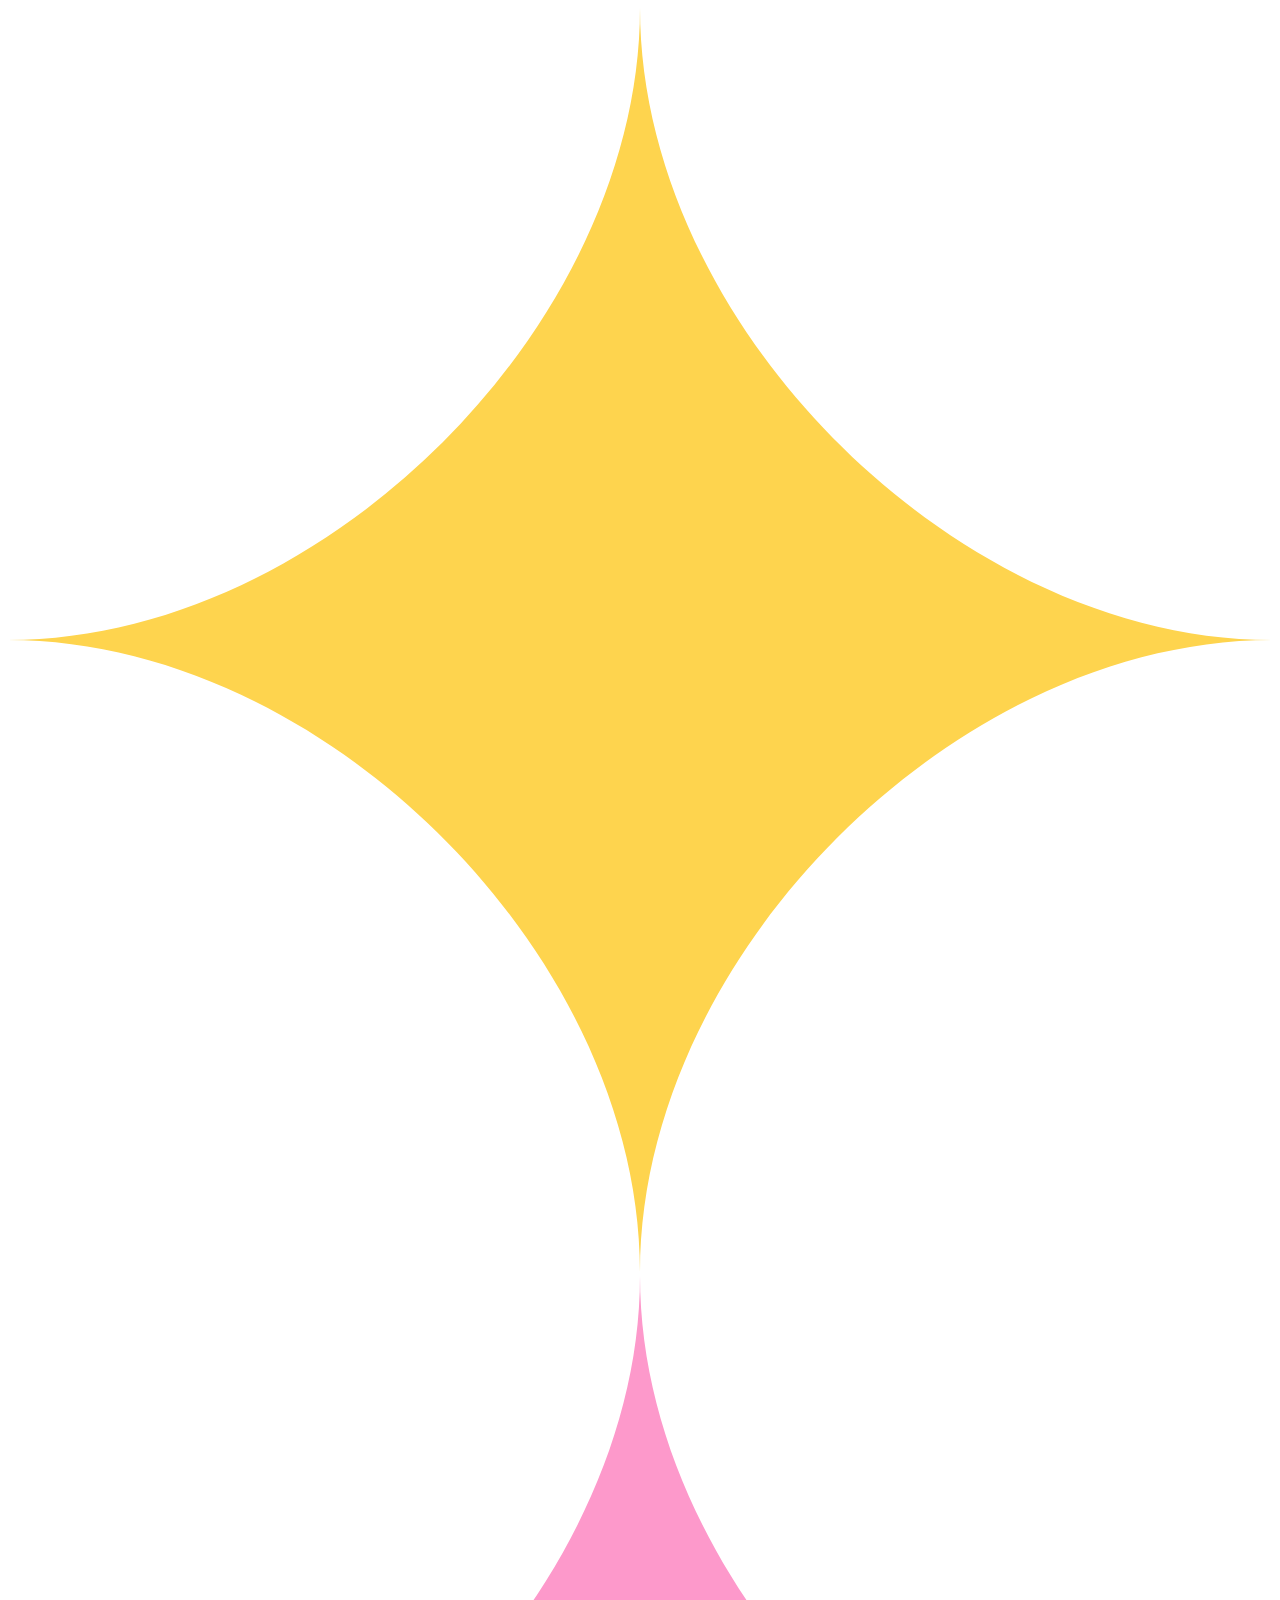
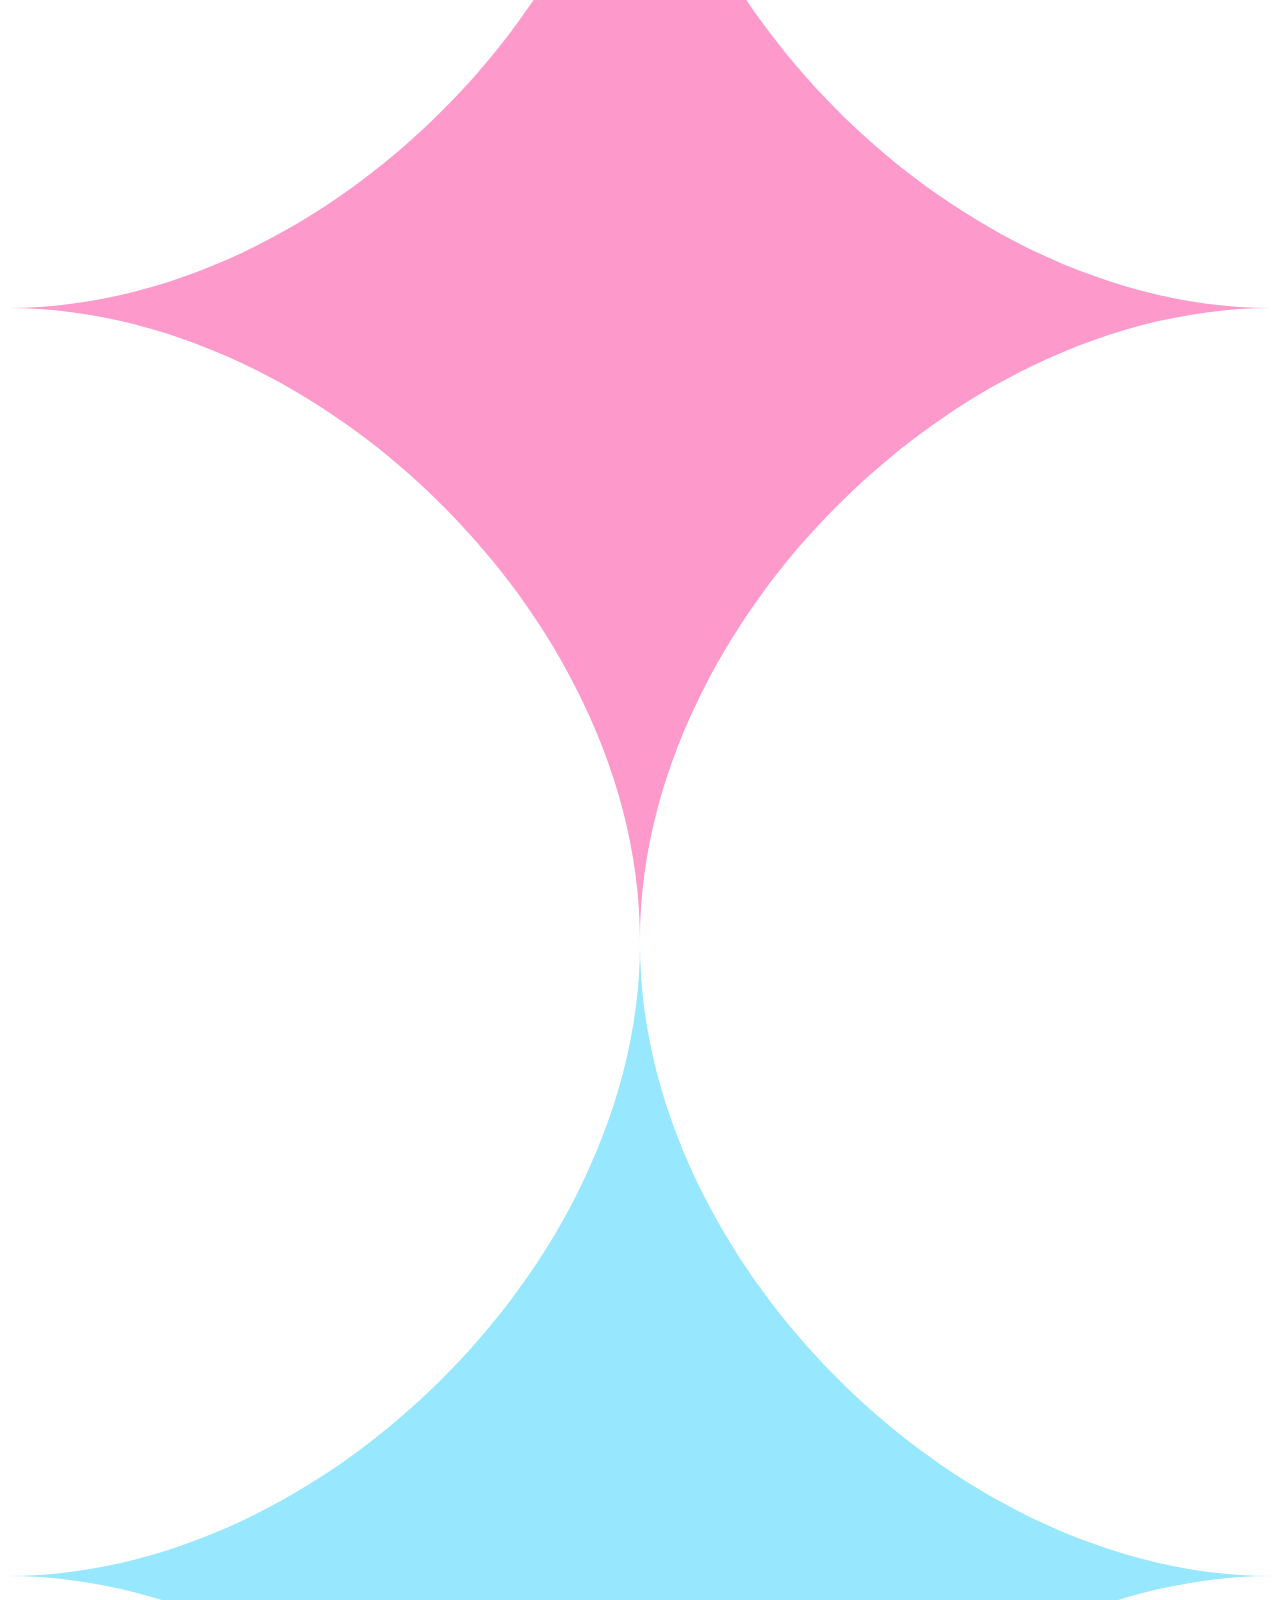
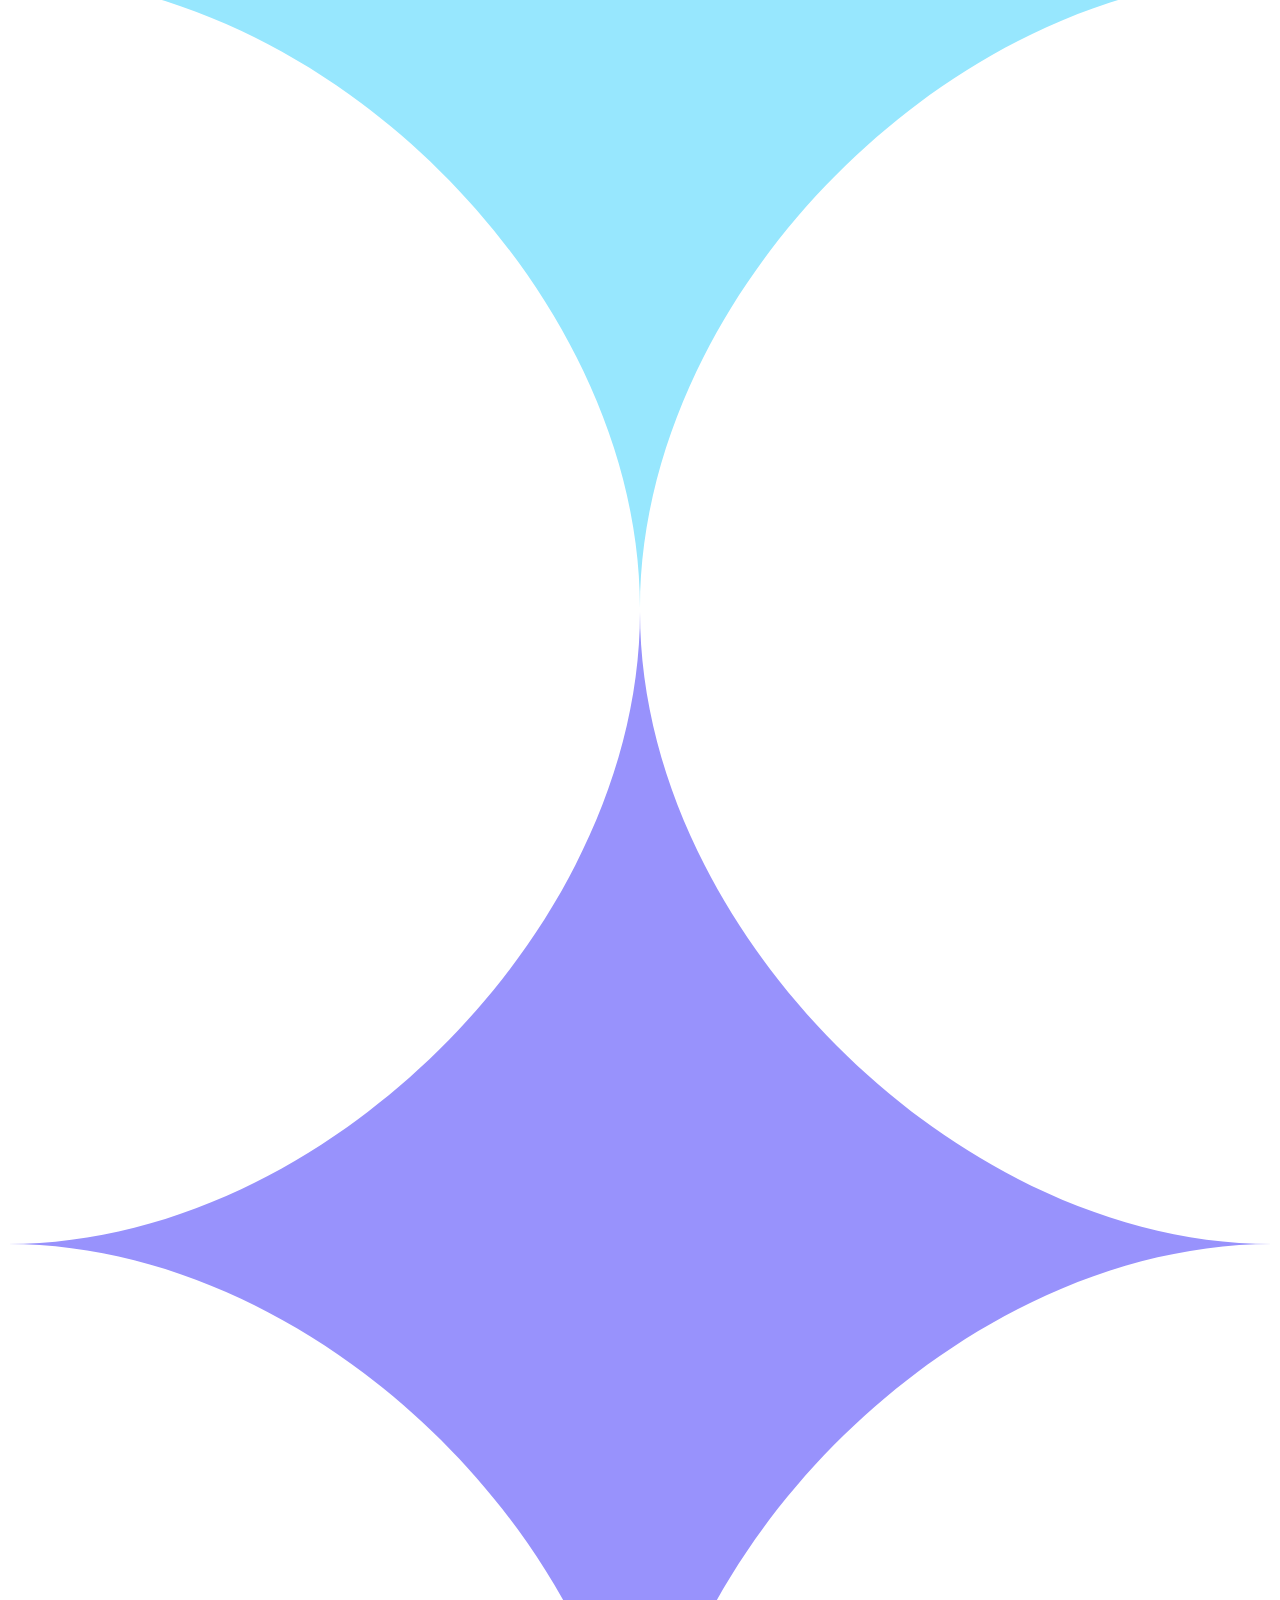
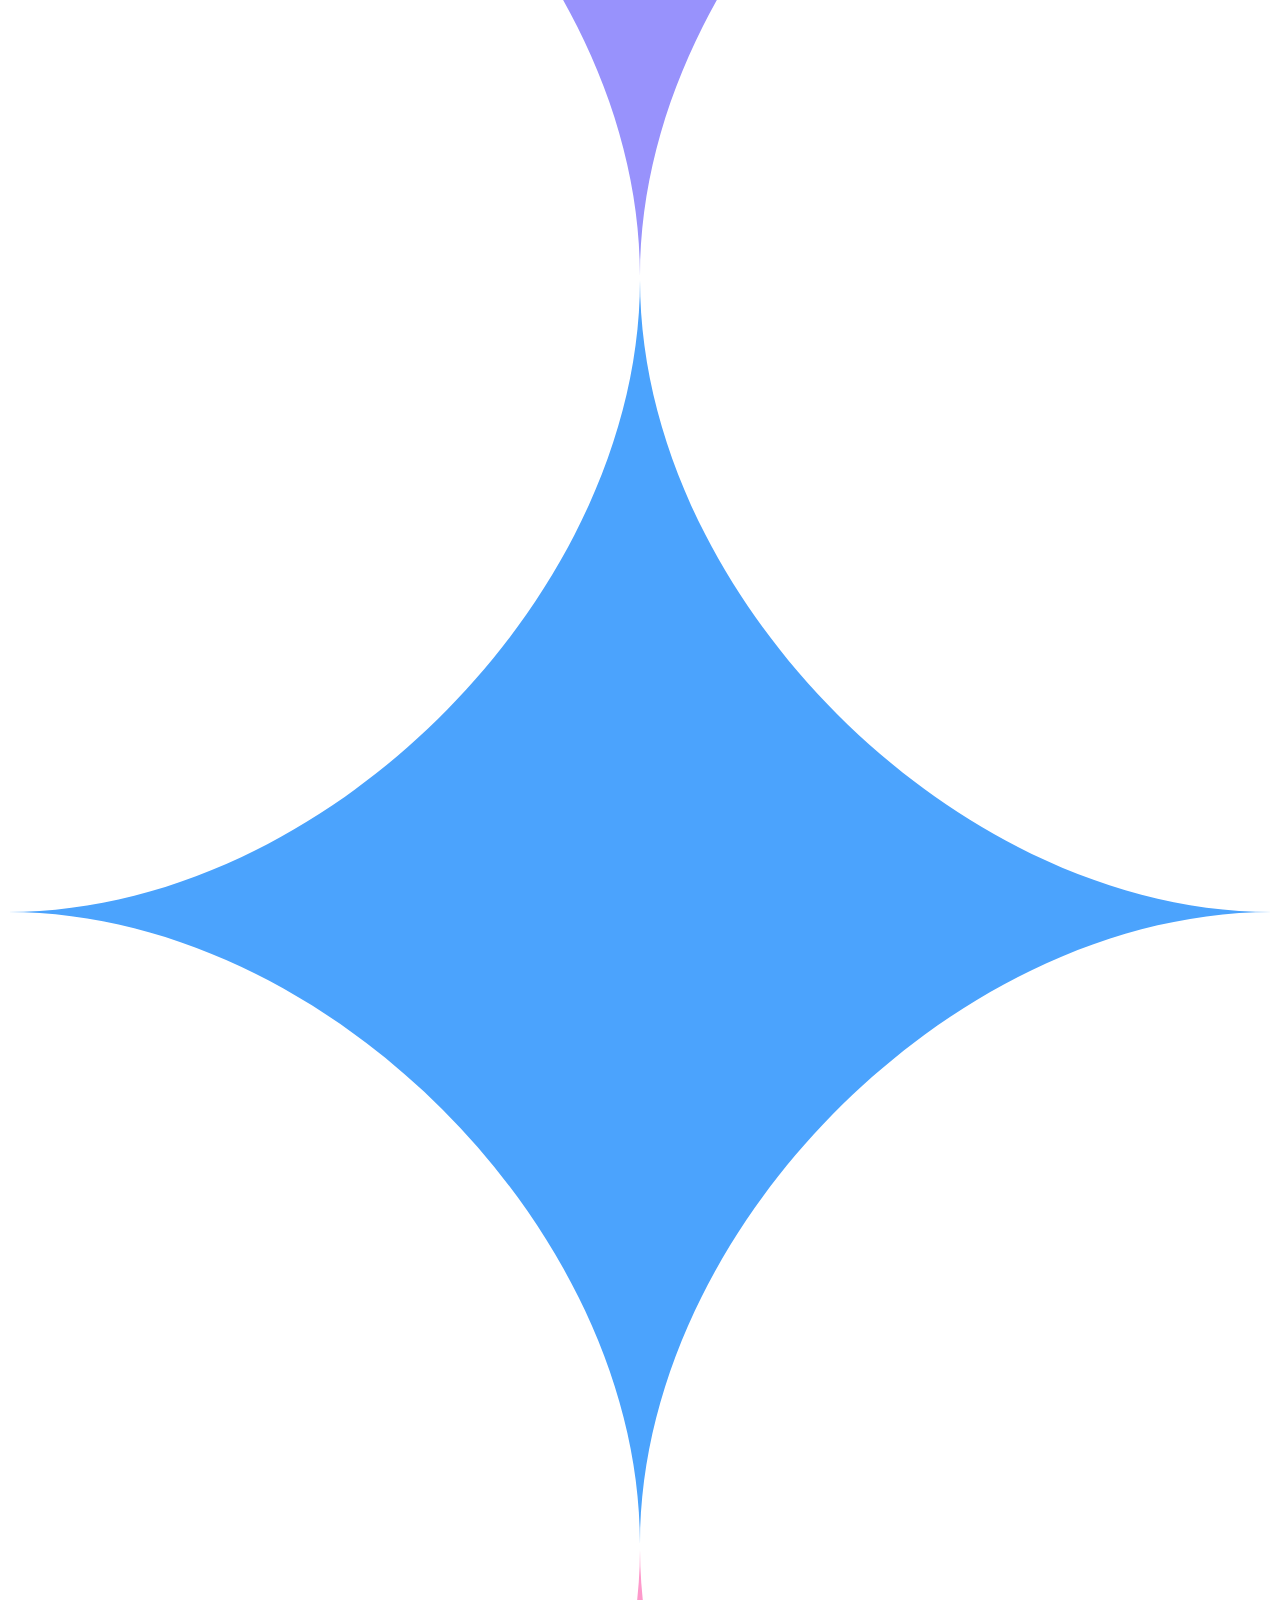
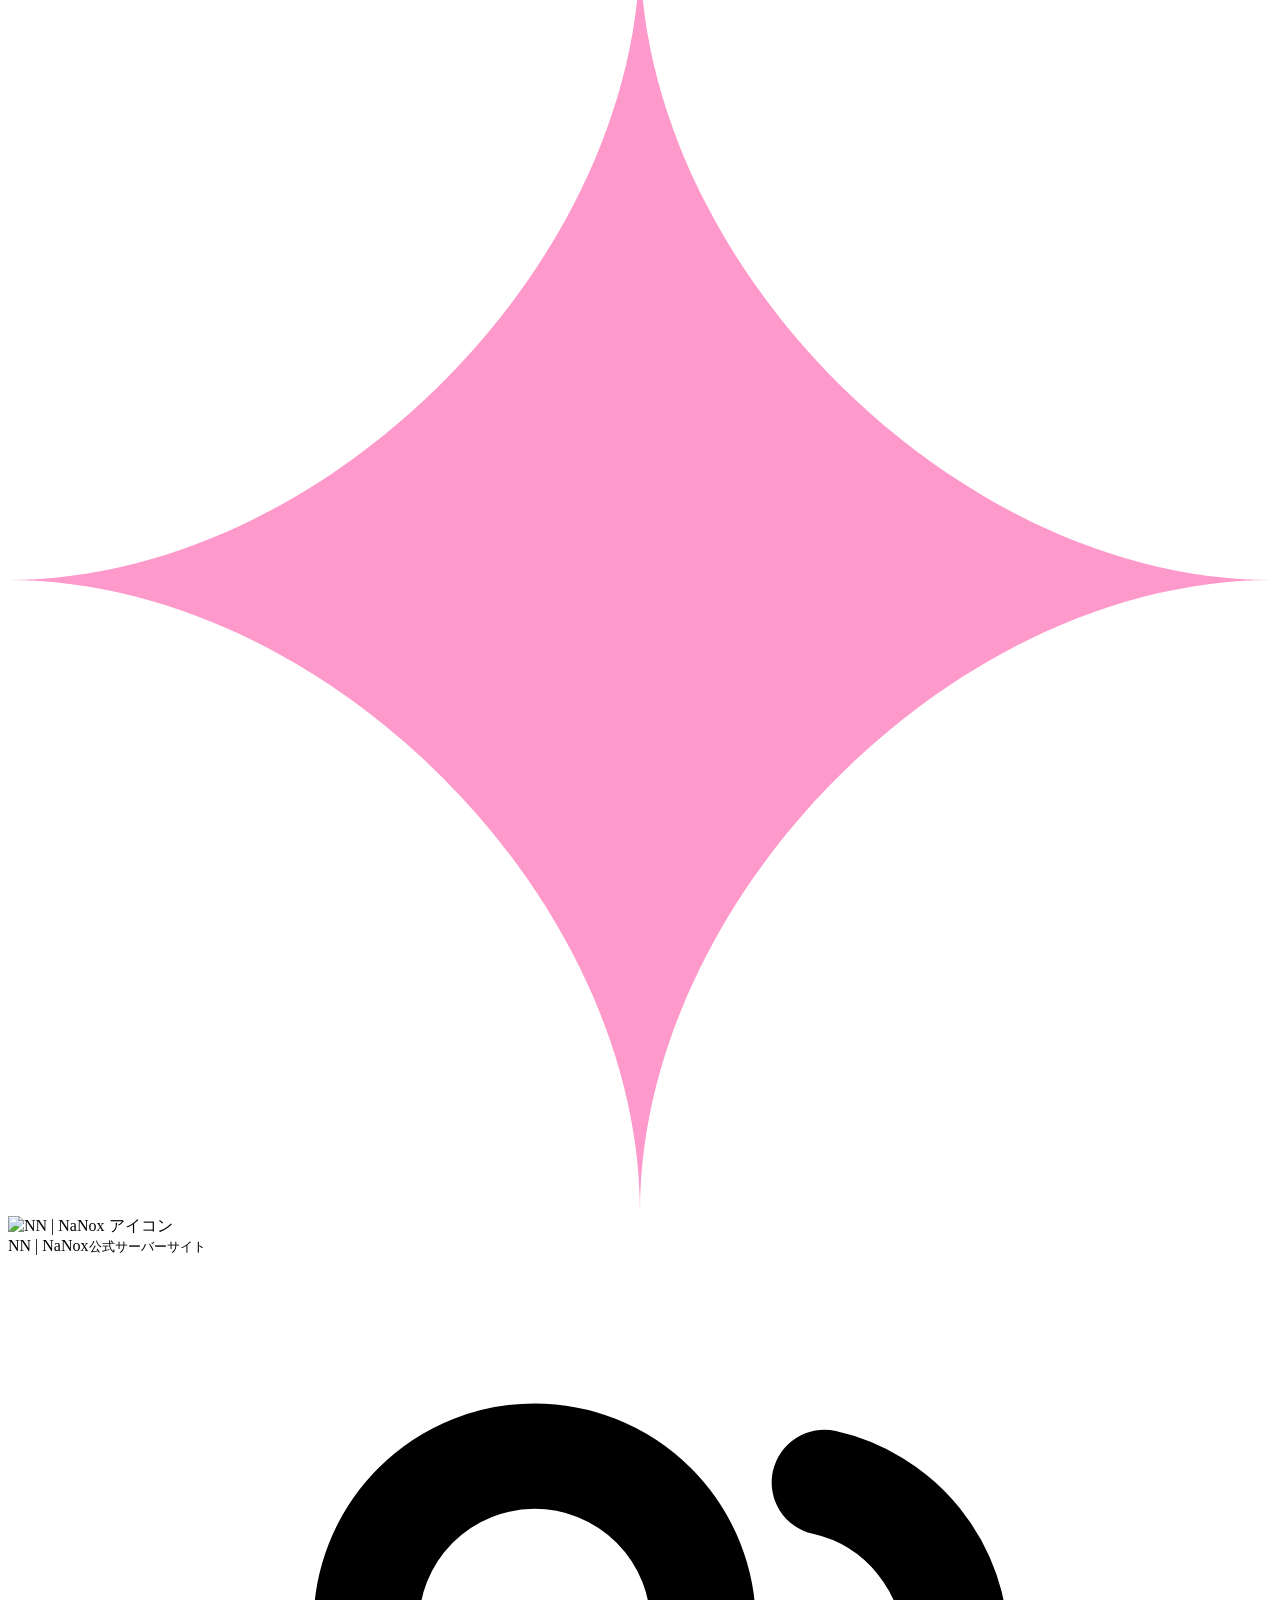
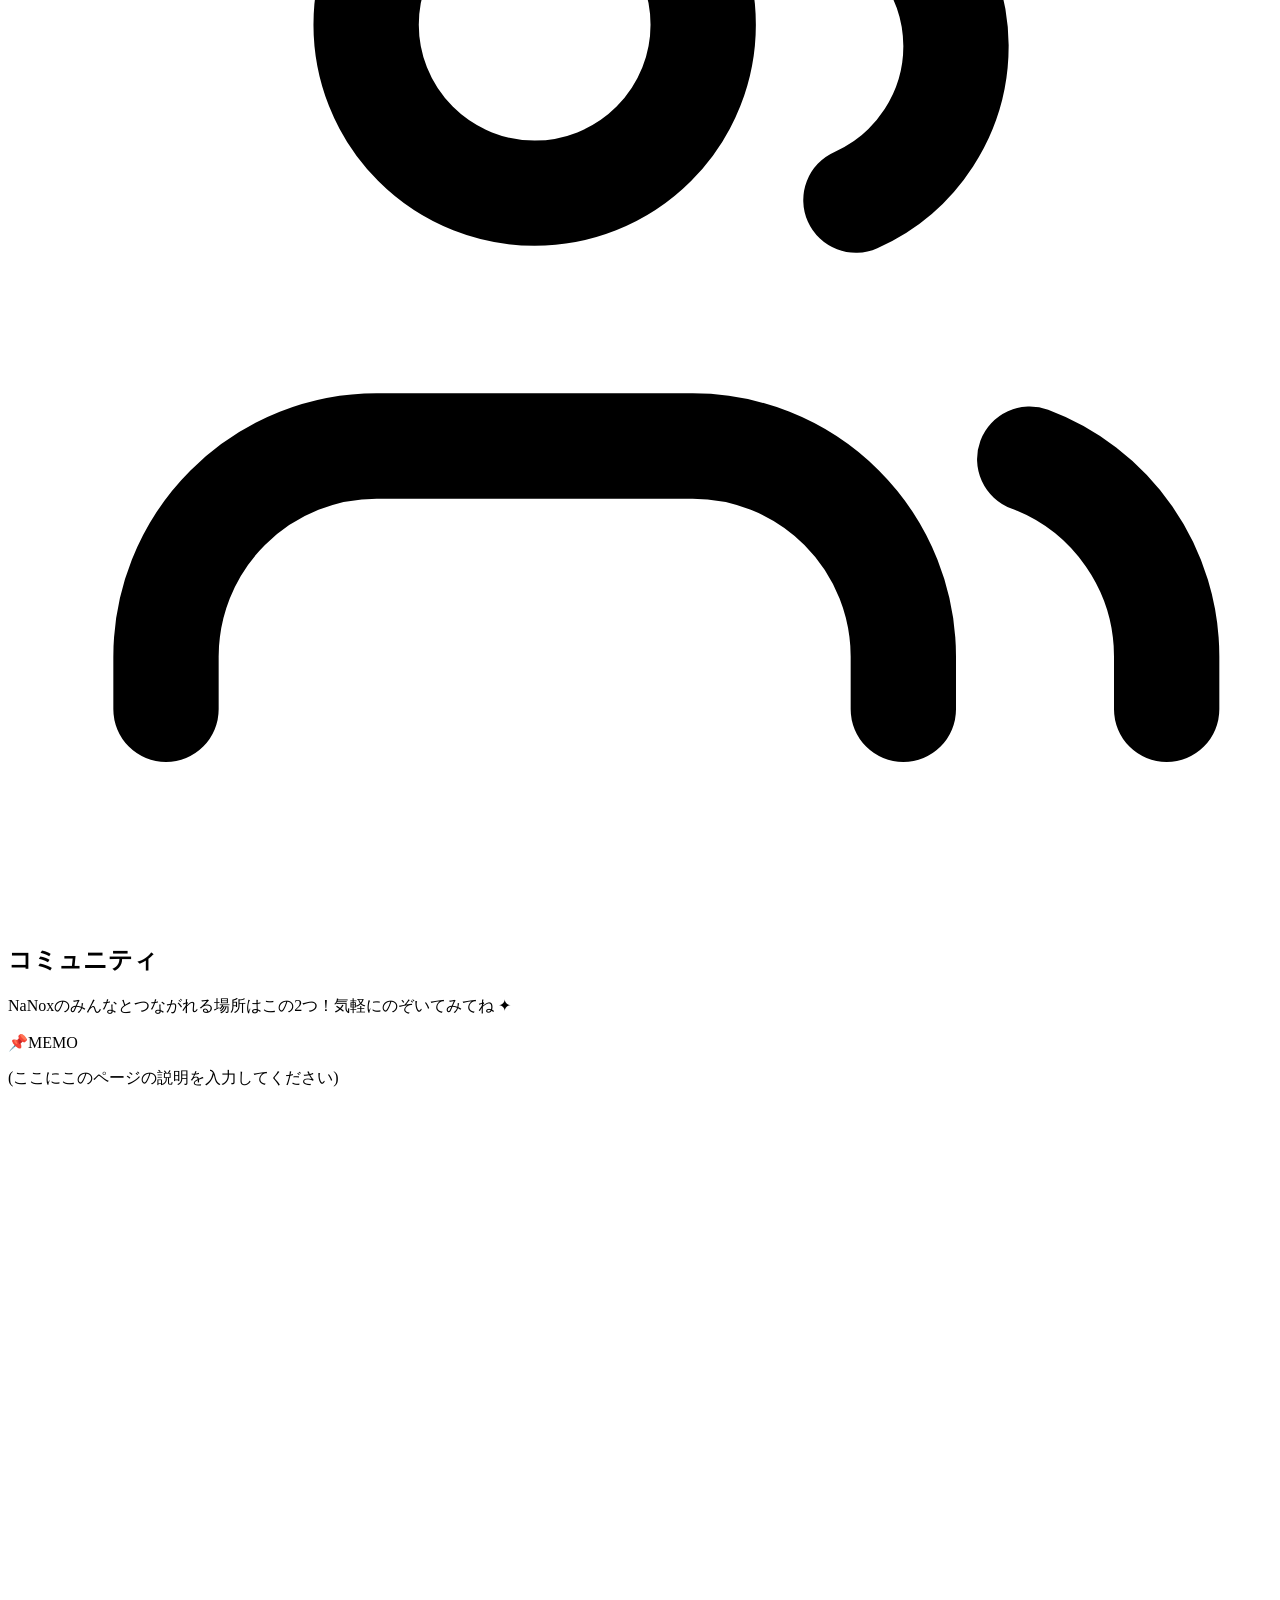
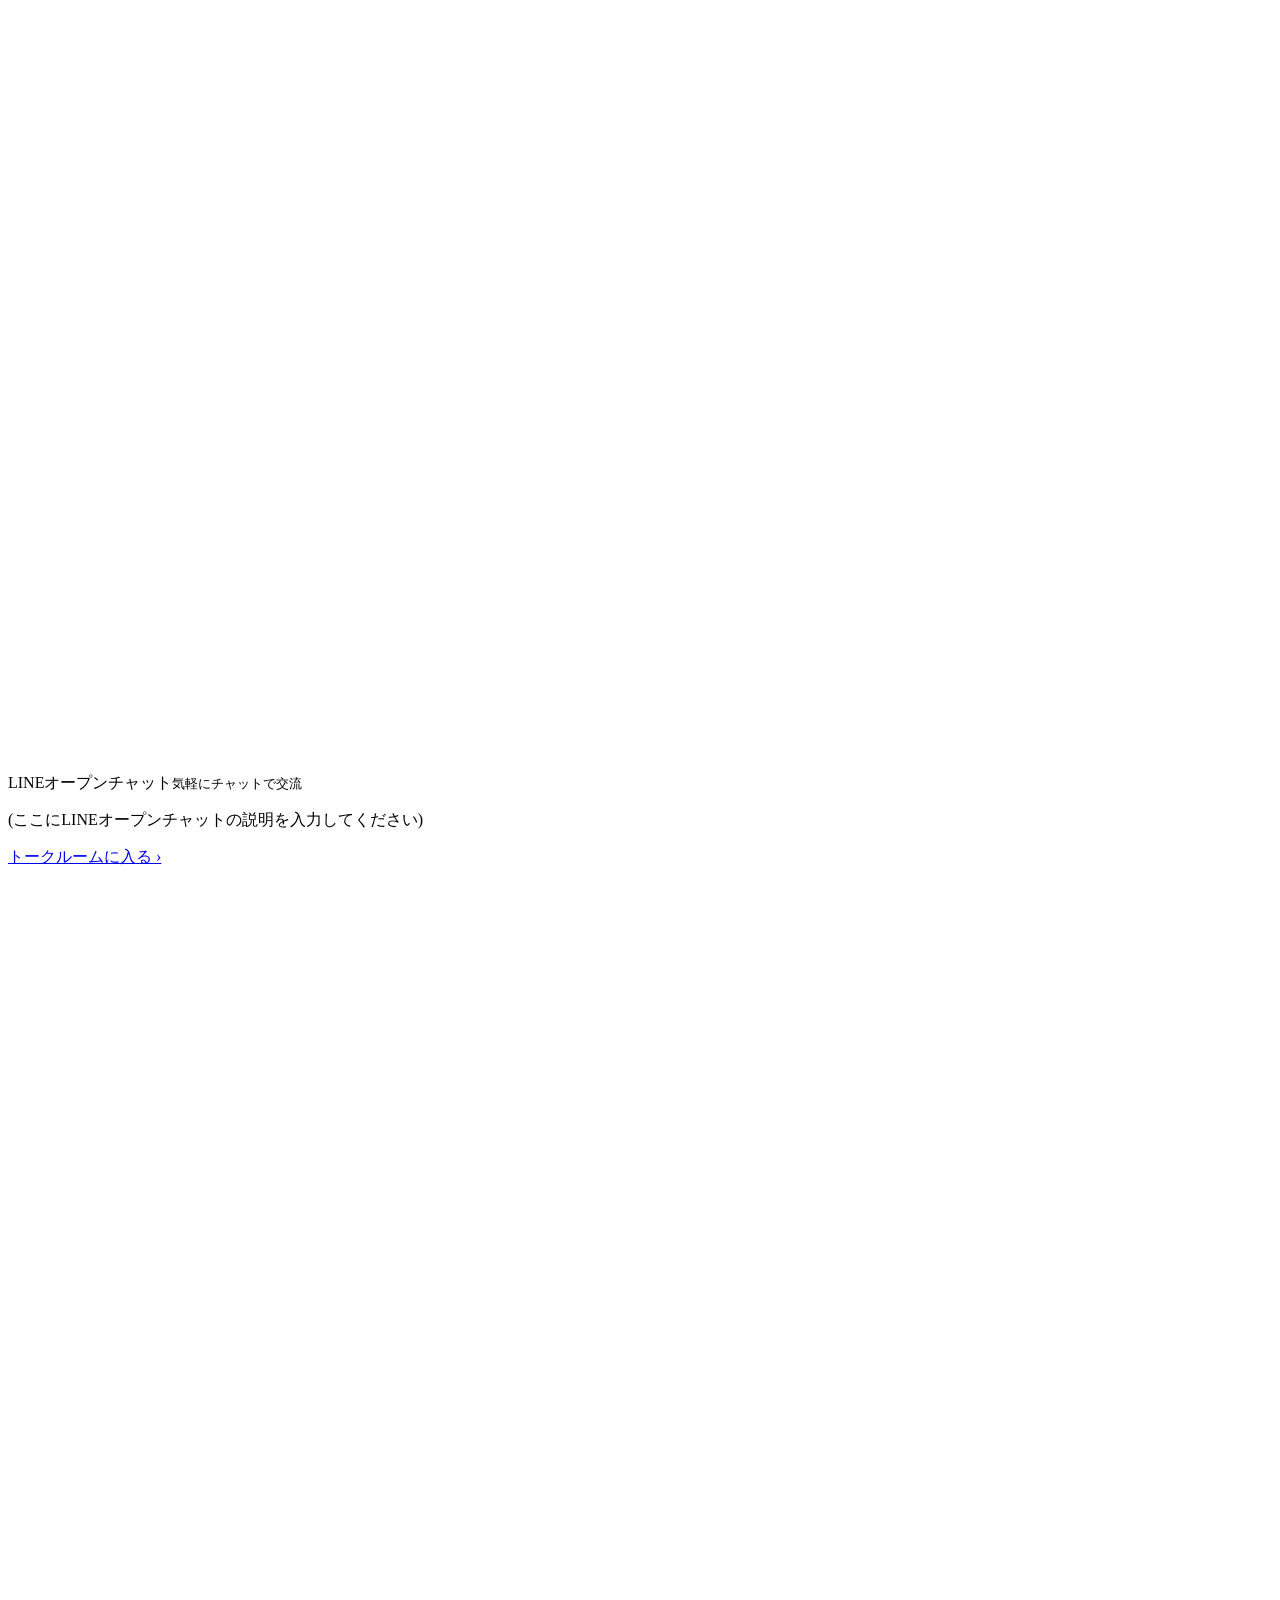
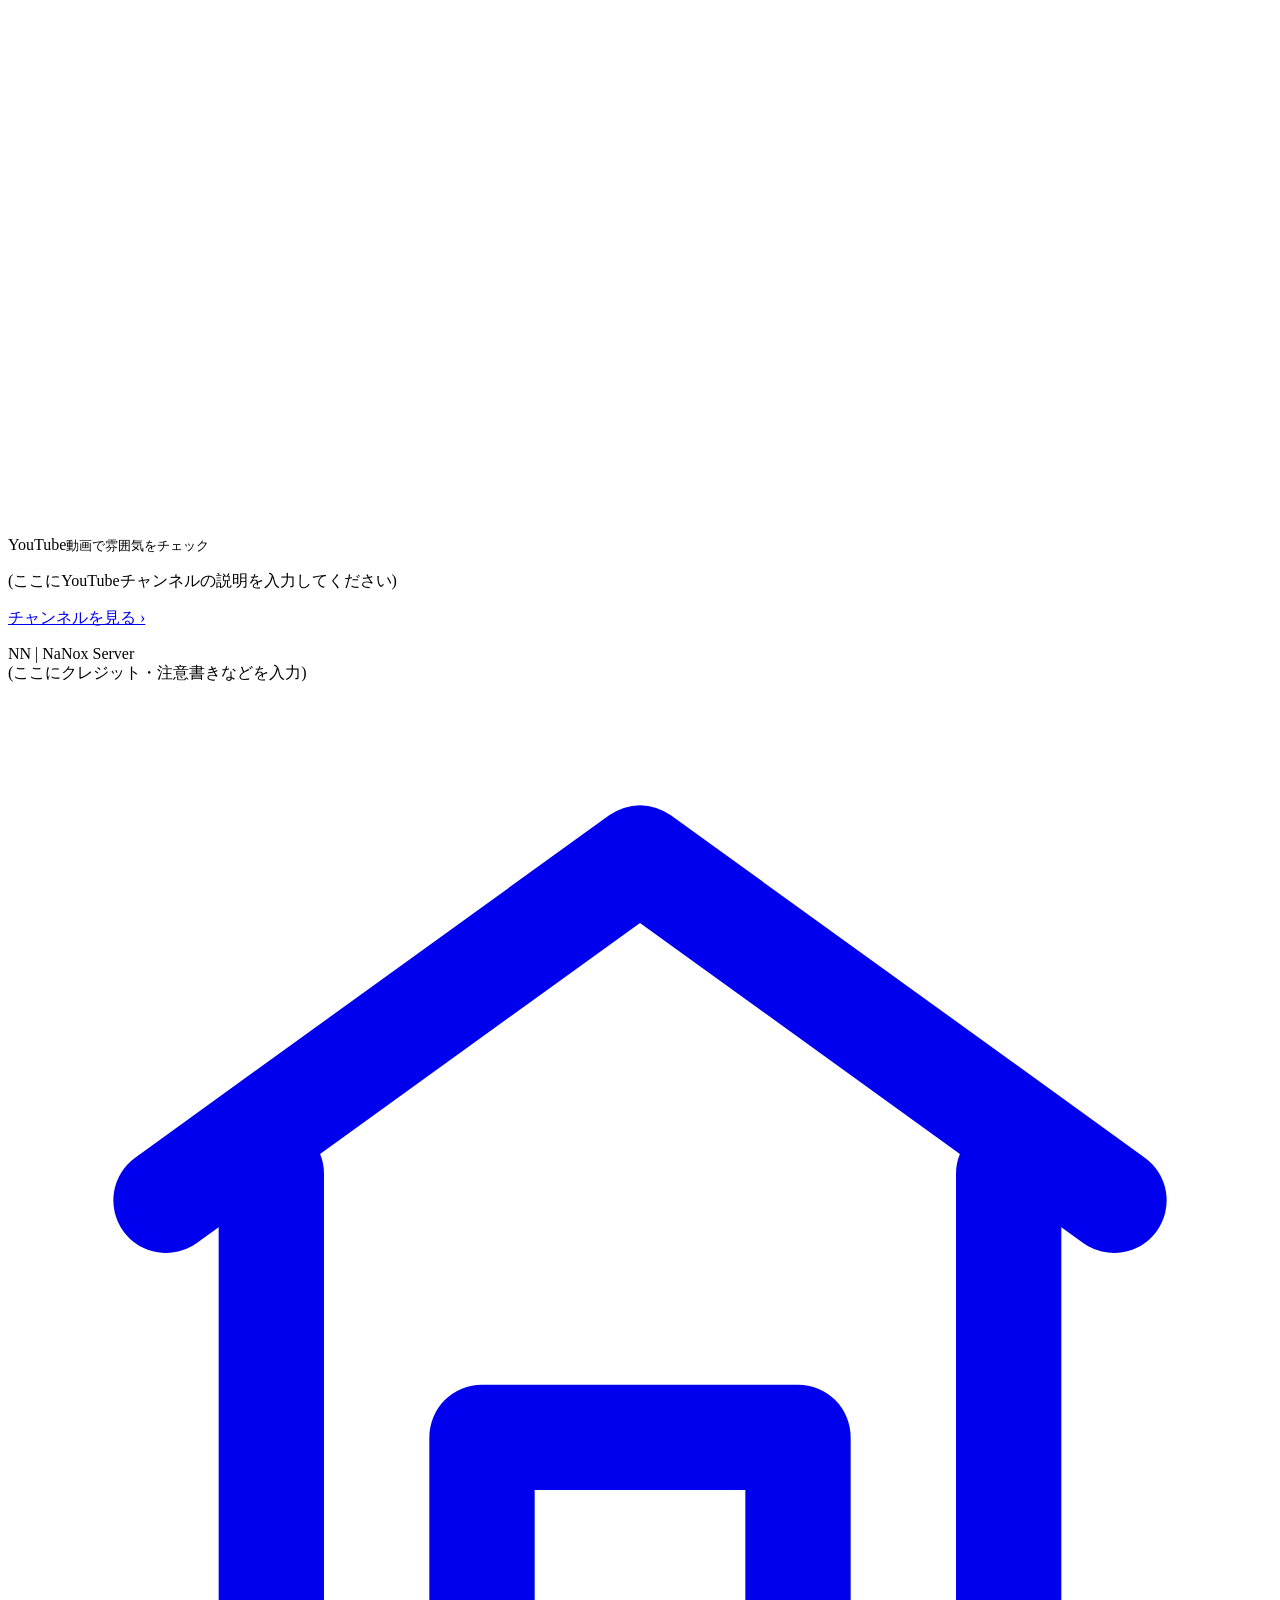
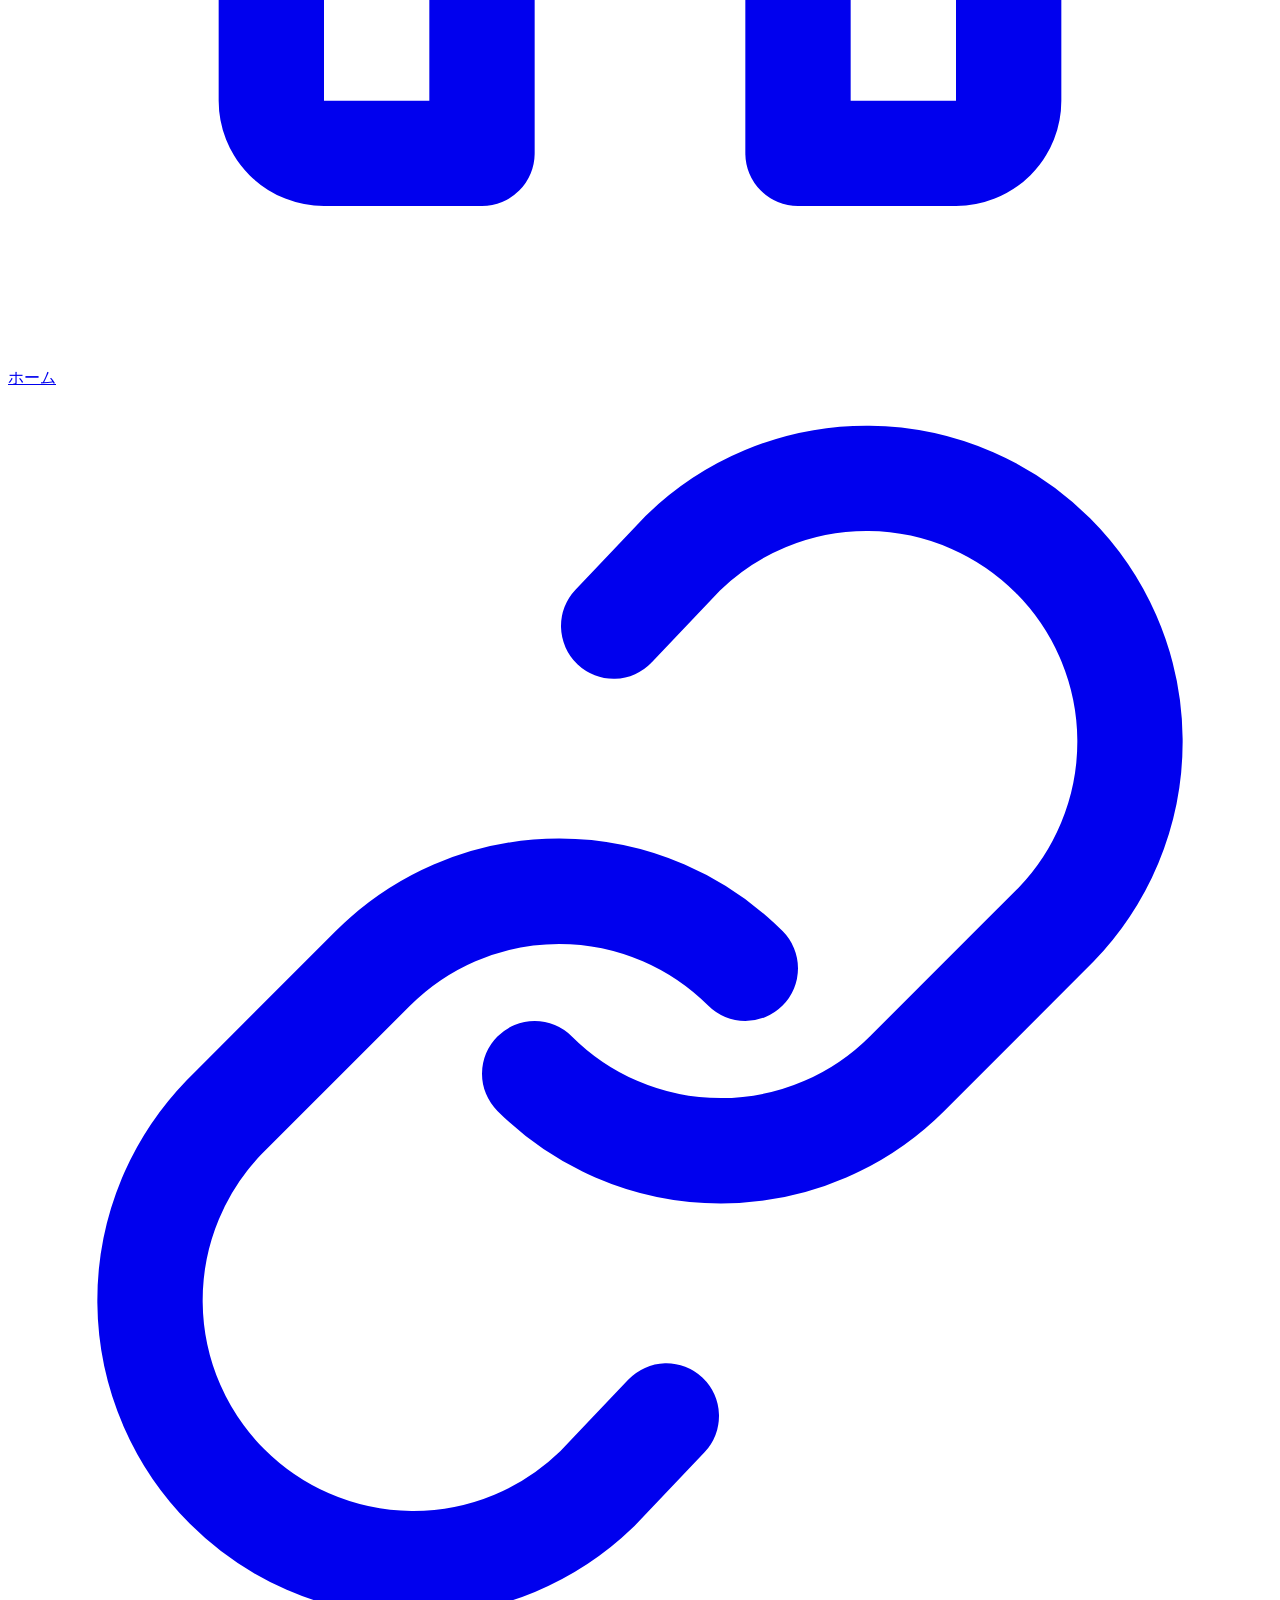
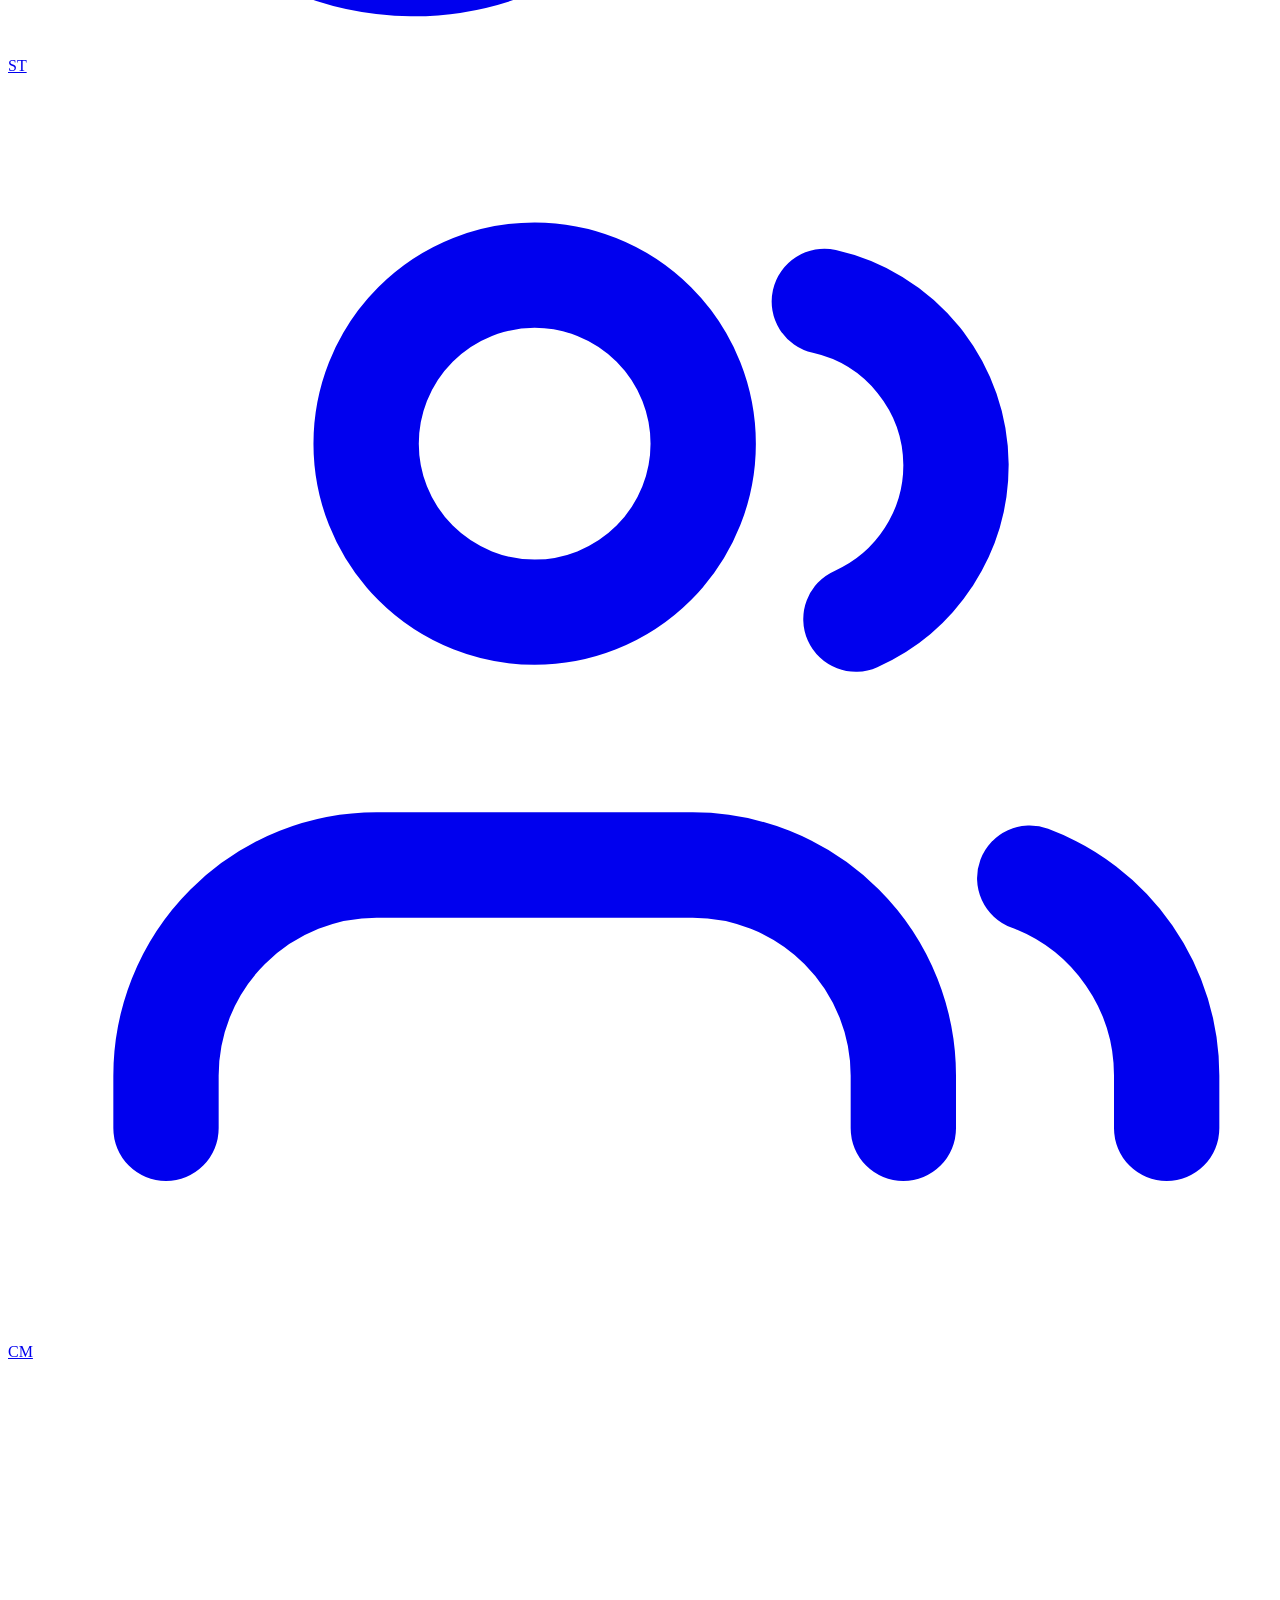
==== cm.html @ 5a72a6d4 "Create cm.html" ====
<!DOCTYPE html>
<html lang="ja">
<head>
<meta charset="UTF-8">
<meta name="viewport" content="width=device-width, initial-scale=1, viewport-fit=cover">
<title>NN | NaNox — コミュニティ</title>
<meta name="description" content="NaNoxのLINEオープンチャット・YouTubeチャンネルはこちらから。">
<link rel="icon" type="image/png" href="assets/N.png">

<meta property="og:title" content="NN | NaNox コミュニティ">
<meta property="og:description" content="LINEオープンチャット・YouTubeでNaNoxとつながろう。">
<meta property="og:image" content="https://nano034.github.io/nn.github.io/assets/NN.png">
<meta property="og:url" content="https://nano034.github.io/nn.github.io/cm.html">
<meta property="og:type" content="website">
<meta name="twitter:card" content="summary_large_image">

<link rel="preconnect" href="https://fonts.googleapis.com">
<link rel="preconnect" href="https://fonts.gstatic.com" crossorigin>
<link href="https://fonts.googleapis.com/css2?family=Mochiy+Pop+One&family=Zen+Maru+Gothic:wght@400;500;700;900&display=swap" rel="stylesheet">
<link rel="stylesheet" href="style.css">
</head>
<body data-page="cm.html">

<div class="bg-decor" aria-hidden="true">
  <span class="blob b1"></span>
  <span class="blob b2"></span>
  <span class="blob b3"></span>
  <span class="blob b4"></span>

  <span class="sparkle s1"><svg viewBox="0 0 24 24"><path d="M12 0C12 6 6 12 0 12C6 12 12 18 12 24C12 18 18 12 24 12C18 12 12 6 12 0Z" fill="#FED44E"/></svg></span>
  <span class="sparkle s2"><svg viewBox="0 0 24 24"><path d="M12 0C12 6 6 12 0 12C6 12 12 18 12 24C12 18 18 12 24 12C18 12 12 6 12 0Z" fill="#FD99CB"/></svg></span>
  <span class="sparkle s3"><svg viewBox="0 0 24 24"><path d="M12 0C12 6 6 12 0 12C6 12 12 18 12 24C12 18 18 12 24 12C18 12 12 6 12 0Z" fill="#97E7FE"/></svg></span>
  <span class="sparkle s4"><svg viewBox="0 0 24 24"><path d="M12 0C12 6 6 12 0 12C6 12 12 18 12 24C12 18 18 12 24 12C18 12 12 6 12 0Z" fill="#9892FC"/></svg></span>
  <span class="sparkle s5"><svg viewBox="0 0 24 24"><path d="M12 0C12 6 6 12 0 12C6 12 12 18 12 24C12 18 18 12 24 12C18 12 12 6 12 0Z" fill="#4BA3FD"/></svg></span>
  <span class="sparkle s6"><svg viewBox="0 0 24 24"><path d="M12 0C12 6 6 12 0 12C6 12 12 18 12 24C12 18 18 12 24 12C18 12 12 6 12 0Z" fill="#FD99CB"/></svg></span>
</div>

<div class="page">

  <header class="topbar">
    <div class="topbar__logo"><img src="assets/N.png" alt="NN | NaNox アイコン"></div>
    <div class="topbar__title">NN | NaNox<small>公式サーバーサイト</small></div>
  </header>

  <section class="page-head reveal">
    <div class="icon-badge">
      <svg viewBox="0 0 24 24" fill="none" stroke="currentColor" stroke-width="2" stroke-linecap="round" stroke-linejoin="round"><path d="M17 20v-1a4 4 0 0 0-4-4H7a4 4 0 0 0-4 4v1"/><circle cx="10" cy="7" r="3.2"/><path d="M22 20v-1a4 4 0 0 0-2.6-3.75"/><path d="M15.5 4.3A3.2 3.2 0 0 1 18 7.4a3.2 3.2 0 0 1-1.9 2.93"/></svg>
    </div>
    <h1>コミュニティ</h1>
    <p>NaNoxのみんなとつながれる場所はこの2つ！気軽にのぞいてみてね ✦</p>
  </section>

  <!-- ===== 説明欄 ===== -->
  <section class="section reveal">
    <span class="tab-label cyan"><span class="dot">📌</span>MEMO</span>
    <div class="ticket-card">
      <p class="desc-box"><span class="fill">(ここにこのページの説明を入力してください)</span></p>
    </div>
  </section>

  <!-- ===== コミュニティカード ===== -->
  <section class="section reveal">
    <div class="community-grid">

      <!-- LINE Open Chat -->
      <div class="cm-card line">
        <div class="cm-card__top">
          <span class="cm-card__icon">
            <svg viewBox="0 0 24 24" fill="none" stroke="#fff" stroke-width="2" stroke-linecap="round" stroke-linejoin="round"><path d="M21 11.5a8.38 8.38 0 0 1-.9 3.8 8.5 8.5 0 0 1-7.6 4.7 8.38 8.38 0 0 1-3.8-.9L3 21l1.9-5.7a8.38 8.38 0 0 1-.9-3.8 8.5 8.5 0 0 1 4.7-7.6 8.38 8.38 0 0 1 3.8-.9h.5a8.48 8.48 0 0 1 8 8v.5z"/></svg>
          </span>
          <span class="cm-card__name">LINEオープンチャット<small>気軽にチャットで交流</small></span>
        </div>
        <p class="desc"><span class="fill">(ここにLINEオープンチャットの説明を入力してください)</span></p>
        <!-- ここにLINEオープンチャットのURLを入力してください -->
        <a class="btn--cm" href="#" target="_blank" rel="noopener">トークルームに入る ›</a>
      </div>

      <!-- YouTube -->
      <div class="cm-card youtube">
        <div class="cm-card__top">
          <span class="cm-card__icon">
            <svg viewBox="0 0 24 24" fill="none" stroke="#fff" stroke-width="2"><circle cx="12" cy="12" r="9"/><path d="M10 8.5v7l6-3.5z" fill="#fff" stroke="none"/></svg>
          </span>
          <span class="cm-card__name">YouTube<small>動画で雰囲気をチェック</small></span>
        </div>
        <p class="desc"><span class="fill">(ここにYouTubeチャンネルの説明を入力してください)</span></p>
        <!-- ここにYouTubeチャンネルのURLを入力してください -->
        <a class="btn--cm" href="#" target="_blank" rel="noopener">チャンネルを見る ›</a>
      </div>

    </div>
  </section>

  <p class="footer-note">
    NN | NaNox Server<br>
    <span class="fill">(ここにクレジット・注意書きなどを入力)</span>
  </p>

  <nav class="bottom-nav" aria-label="ページナビゲーション">
    <a class="nav-item" href="index.html" data-page="index.html">
      <span class="nav-item__icon"><svg viewBox="0 0 24 24" fill="none" stroke="currentColor" stroke-width="2" stroke-linecap="round" stroke-linejoin="round"><path d="M3 9.5 12 3l9 6.5"/><path d="M5 9v10a1 1 0 0 0 1 1h3v-6h6v6h3a1 1 0 0 0 1-1V9"/></svg></span>
      ホーム
    </a>
    <a class="nav-item" href="st.html" data-page="st.html">
      <span class="nav-item__icon"><svg viewBox="0 0 24 24" fill="none" stroke="currentColor" stroke-width="2" stroke-linecap="round" stroke-linejoin="round"><path d="M10 13a5 5 0 0 0 7.07 0l2.83-2.83a5 5 0 0 0-7.07-7.07L11.5 4.5"/><path d="M14 11a5 5 0 0 0-7.07 0L4.1 13.83a5 5 0 0 0 7.07 7.07L12.5 19.5"/></svg></span>
      ST
    </a>
    <a class="nav-item" href="cm.html" data-page="cm.html">
      <span class="nav-item__icon"><svg viewBox="0 0 24 24" fill="none" stroke="currentColor" stroke-width="2" stroke-linecap="round" stroke-linejoin="round"><path d="M17 20v-1a4 4 0 0 0-4-4H7a4 4 0 0 0-4 4v1"/><circle cx="10" cy="7" r="3.2"/><path d="M22 20v-1a4 4 0 0 0-2.6-3.75"/><path d="M15.5 4.3A3.2 3.2 0 0 1 18 7.4a3.2 3.2 0 0 1-1.9 2.93"/></svg></span>
      CM
    </a>
    <a class="nav-item" href="sc.html" data-page="sc.html">
      <span class="nav-item__icon"><svg viewBox="0 0 24 24" fill="none" stroke="currentColor" stroke-width="2" stroke-linecap="round" stroke-linejoin="round"><path d="m8 6-5 6 5 6"/><path d="m16 6 5 6-5 6"/></svg></span>
      SC
    </a>
  </nav>

</div>

<script src="main.js"></script>
</body>
</html>
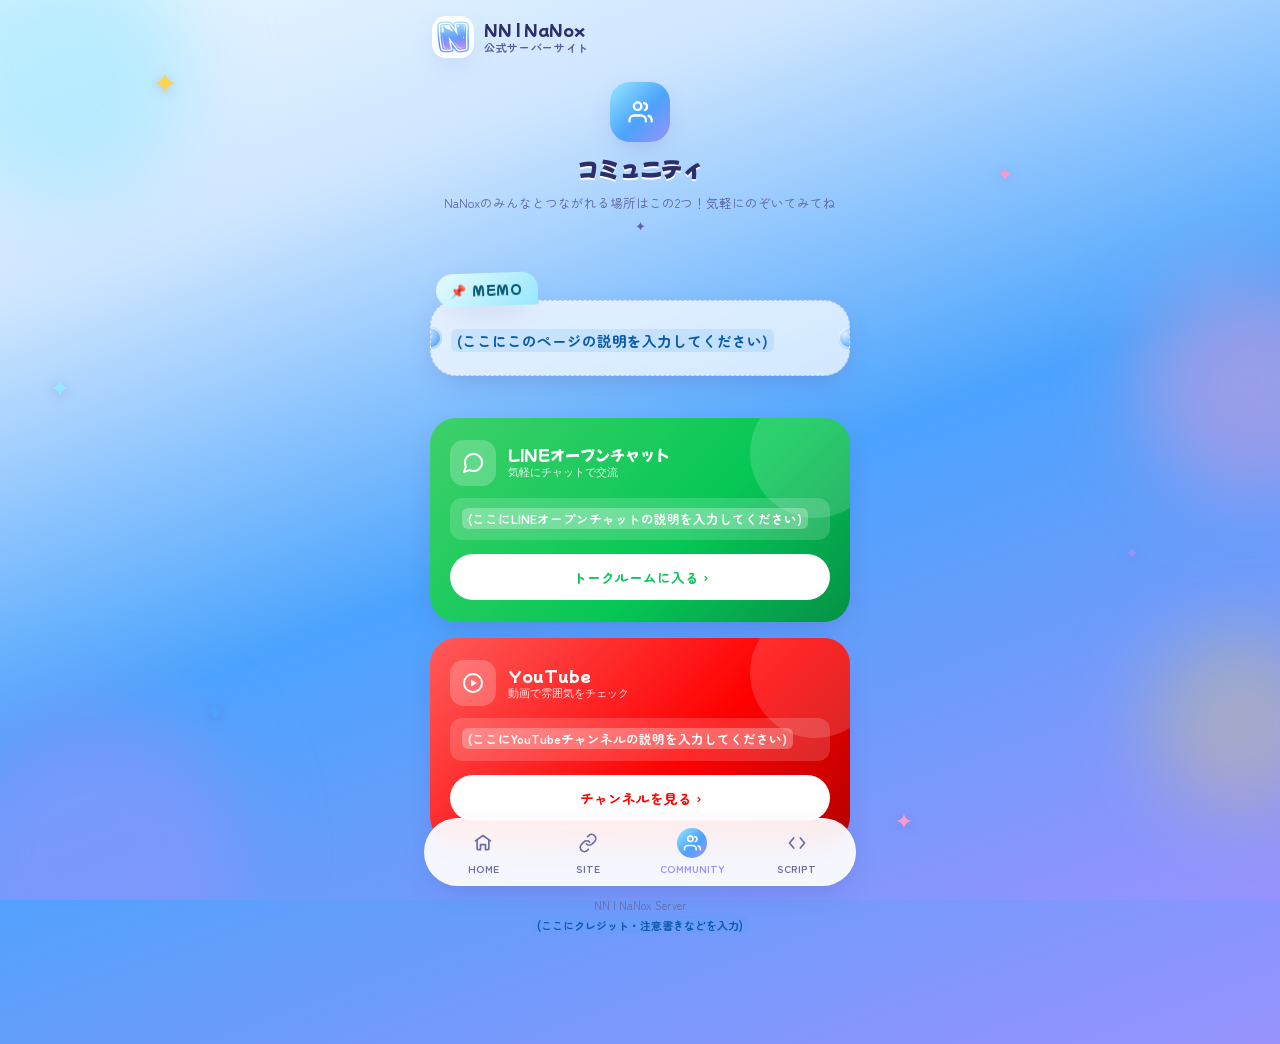
==== commit 60e7baf4: "Update navigation labels in cm.html" ====
--- a/cm.html
+++ b/cm.html
@@ -99,19 +99,19 @@
   <nav class="bottom-nav" aria-label="ページナビゲーション">
     <a class="nav-item" href="index.html" data-page="index.html">
       <span class="nav-item__icon"><svg viewBox="0 0 24 24" fill="none" stroke="currentColor" stroke-width="2" stroke-linecap="round" stroke-linejoin="round"><path d="M3 9.5 12 3l9 6.5"/><path d="M5 9v10a1 1 0 0 0 1 1h3v-6h6v6h3a1 1 0 0 0 1-1V9"/></svg></span>
-      ホーム
+      HOME
     </a>
     <a class="nav-item" href="st.html" data-page="st.html">
       <span class="nav-item__icon"><svg viewBox="0 0 24 24" fill="none" stroke="currentColor" stroke-width="2" stroke-linecap="round" stroke-linejoin="round"><path d="M10 13a5 5 0 0 0 7.07 0l2.83-2.83a5 5 0 0 0-7.07-7.07L11.5 4.5"/><path d="M14 11a5 5 0 0 0-7.07 0L4.1 13.83a5 5 0 0 0 7.07 7.07L12.5 19.5"/></svg></span>
-      ST
+      SITE
     </a>
     <a class="nav-item" href="cm.html" data-page="cm.html">
       <span class="nav-item__icon"><svg viewBox="0 0 24 24" fill="none" stroke="currentColor" stroke-width="2" stroke-linecap="round" stroke-linejoin="round"><path d="M17 20v-1a4 4 0 0 0-4-4H7a4 4 0 0 0-4 4v1"/><circle cx="10" cy="7" r="3.2"/><path d="M22 20v-1a4 4 0 0 0-2.6-3.75"/><path d="M15.5 4.3A3.2 3.2 0 0 1 18 7.4a3.2 3.2 0 0 1-1.9 2.93"/></svg></span>
-      CM
+      COMMUNITY
     </a>
     <a class="nav-item" href="sc.html" data-page="sc.html">
       <span class="nav-item__icon"><svg viewBox="0 0 24 24" fill="none" stroke="currentColor" stroke-width="2" stroke-linecap="round" stroke-linejoin="round"><path d="m8 6-5 6 5 6"/><path d="m16 6 5 6-5 6"/></svg></span>
-      SC
+      SCRIPT
     </a>
   </nav>
 
--- a/style.css
+++ b/style.css
@@ -0,0 +1,763 @@
+/* =========================================================
+   NN | NaNox サーバー公式サイト — style.css
+   コンセプト: "モバイル концепт-カフェ" のオーダー票(チケット)UI
+   ロゴのパステルブルー〜パープル & ピンク/イエローの
+   スパークルをそのまま世界観に採用しています。
+   ========================================================= */
+
+/* ---------- Fonts ----------
+   Mochiy Pop One … 見出し / ロゴまわりの "ぷくっとした" 表示用書体
+   Zen Maru Gothic … 本文・ボタンなどの丸ゴシック
+   (読み込みは各HTMLの<head>で行っています) */
+
+/* ---------- Reset ---------- */
+*, *::before, *::after { box-sizing: border-box; }
+html, body, h1, h2, h3, p, ul, ol, li, figure, blockquote { margin: 0; padding: 0; }
+ul, ol { list-style: none; }
+a { color: inherit; text-decoration: none; }
+button { font: inherit; color: inherit; background: none; border: none; cursor: pointer; }
+img { max-width: 100%; display: block; }
+select { font: inherit; color: inherit; }
+
+/* ---------- Design tokens ---------- */
+:root{
+  /* --- Brand palette (from NN.png) --- */
+  --c-blue:      #4BA3FD;
+  --c-purple:    #9892FC;
+  --c-cyan:      #97E7FE;
+  --c-white:     #ffffff;
+  --c-yellow:    #FED44E;
+  --c-pink:      #FD99CB;
+
+  /* --- Text ink derived from the palette (avoids flat black) --- */
+  --ink:         #2c2f6b;
+  --ink-soft:    #5c60a0;
+  --ink-faint:   #6a6ca6;
+
+  /* --- Surfaces --- */
+  --glass:        rgba(255,255,255,.72);
+  --glass-strong: rgba(255,255,255,.92);
+  --glass-line:   rgba(255,255,255,.65);
+
+  /* --- Gradients --- */
+  --grad-bg:    linear-gradient(160deg, #eaf7ff 0%, #cfe6ff 22%, var(--c-blue) 55%, var(--c-purple) 100%);
+  --grad-brand: linear-gradient(135deg, var(--c-cyan), var(--c-blue) 55%, var(--c-purple));
+  --grad-pink:  linear-gradient(135deg, #ffd4ea, var(--c-pink));
+  --grad-yellow:linear-gradient(135deg, #fff2cf, var(--c-yellow));
+
+  /* --- Type scale --- */
+  --f-display: 'Mochiy Pop One', 'Zen Maru Gothic', sans-serif;
+  --f-body:    'Zen Maru Gothic', 'Hiragino Maru Gothic ProN', sans-serif;
+  --fs-hero: clamp(26px, 7.5vw, 34px);
+  --fs-h2:   19px;
+  --fs-h3:   15.5px;
+  --fs-body: 14.5px;
+  --fs-small:12px;
+
+  /* --- Layout --- */
+  --page-max: 460px;
+  --edge: 20px;
+  --radius-lg: 26px;
+  --radius-md: 18px;
+  --radius-sm: 12px;
+  --navbar-h: 68px;
+
+  /* --- Shadow --- */
+  --shadow-soft: 0 10px 30px -12px rgba(70, 60, 160, .35);
+  --shadow-pop:  0 6px 0 0 rgba(70, 60, 160, .18);
+}
+
+/* ---------- Base ---------- */
+html{ -webkit-text-size-adjust: 100%; }
+body{
+  font-family: var(--f-body);
+  color: var(--ink);
+  background: var(--grad-bg);
+  min-height: 100vh;
+  overflow-x: hidden;
+  position: relative;
+  -webkit-font-smoothing: antialiased;
+}
+
+/* Focus visibility (a11y) */
+a:focus-visible, button:focus-visible, select:focus-visible{
+  outline: 3px solid var(--c-purple);
+  outline-offset: 2px;
+  border-radius: 8px;
+}
+
+@media (prefers-reduced-motion: reduce){
+  *, *::before, *::after{
+    animation-duration: .001ms !important;
+    animation-iteration-count: 1 !important;
+    transition-duration: .001ms !important;
+    scroll-behavior: auto !important;
+  }
+}
+
+/* =========================================================
+   背景演出: ふわふわブロブ + きらめきスター
+   ========================================================= */
+.bg-decor{
+  position: fixed;
+  inset: 0;
+  z-index: 0;
+  overflow: hidden;
+  pointer-events: none;
+}
+.blob{
+  position: absolute;
+  border-radius: 50%;
+  filter: blur(40px);
+  opacity: .55;
+  mix-blend-mode: screen;
+}
+.blob.b1{ width: 260px; height: 260px; background: var(--c-cyan); top: -60px; left: -70px; }
+.blob.b2{ width: 220px; height: 220px; background: var(--c-pink); top: 30%; right: -80px; opacity: .4; }
+.blob.b3{ width: 300px; height: 300px; background: var(--c-purple); bottom: -100px; left: -60px; opacity: .5; }
+.blob.b4{ width: 180px; height: 180px; background: var(--c-yellow); bottom: 10%; right: -50px; opacity: .3; }
+
+.sparkle{
+  position: absolute;
+  display: block;
+  animation: twinkle 3.2s ease-in-out infinite;
+  filter: drop-shadow(0 2px 6px rgba(80,60,160,.25));
+}
+.sparkle svg{ width: 100%; height: 100%; }
+.sparkle.s1{ width: 22px; height: 22px; top: 8%;  left: 12%; animation-delay: .1s; }
+.sparkle.s2{ width: 14px; height: 14px; top: 18%; left: 78%; animation-delay: 1.1s; }
+.sparkle.s3{ width: 18px; height: 18px; top: 42%; left: 4%;  animation-delay: .6s; }
+.sparkle.s4{ width: 12px; height: 12px; top: 60%; left: 88%; animation-delay: 1.6s; }
+.sparkle.s5{ width: 20px; height: 20px; top: 78%; left: 16%; animation-delay: .9s; }
+.sparkle.s6{ width: 16px; height: 16px; top: 90%; left: 70%; animation-delay: .3s; }
+
+@keyframes twinkle{
+  0%, 100%{ transform: scale(.7) rotate(0deg);   opacity: .35; }
+  50%     { transform: scale(1.15) rotate(14deg); opacity: 1; }
+}
+
+/* =========================================================
+   共通レイアウト
+   ========================================================= */
+.page{
+  position: relative;
+  z-index: 1;
+  max-width: var(--page-max);
+  margin: 0 auto;
+  min-height: 100vh;
+  padding: 0 var(--edge) calc(var(--navbar-h) + 40px);
+  display: flex;
+  flex-direction: column;
+}
+
+/* ---- Topbar ---- */
+.topbar{
+  display: flex;
+  align-items: center;
+  gap: 10px;
+  padding: 16px 2px 10px;
+}
+.topbar__logo{
+  width: 42px; height: 42px;
+  border-radius: 14px;
+  background: var(--glass-strong);
+  box-shadow: var(--shadow-soft);
+  padding: 5px;
+  flex-shrink: 0;
+}
+.topbar__logo img{ width: 100%; height: 100%; object-fit: contain; }
+.topbar__title{
+  font-family: var(--f-display);
+  font-size: 15px;
+  color: var(--ink);
+  line-height: 1.3;
+}
+.topbar__title small{
+  display: block;
+  font-family: var(--f-body);
+  font-weight: 700;
+  font-size: 11px;
+  color: var(--ink-soft);
+  letter-spacing: .06em;
+}
+
+/* =========================================================
+   シグネチャー: チケット風カード & リボンタブ
+   =========================================================*/
+.section{
+  margin-top: 30px;
+}
+.tab-label{
+  display: inline-flex;
+  align-items: center;
+  gap: 6px;
+  font-family: var(--f-display);
+  font-size: 12px;
+  letter-spacing: .04em;
+  color: var(--ink);
+  background: var(--c-white);
+  padding: 7px 16px 7px 14px;
+  border-radius: 999px 999px 4px 999px;
+  box-shadow: var(--shadow-soft);
+  transform: rotate(-2deg);
+  position: relative;
+  z-index: 2;
+  margin-left: 6px;
+  margin-bottom: -14px;
+}
+.tab-label.pink   { background: var(--grad-pink); color: #97205f; }
+.tab-label.yellow { background: var(--grad-yellow); color: #7a5a05; }
+.tab-label.cyan   { background: linear-gradient(135deg,#e6fbff, var(--c-cyan)); color: #0a5a73; }
+.tab-label.purple { background: linear-gradient(135deg,#eceaff, var(--c-purple)); color: #ffffff; }
+.tab-label .dot{ font-size: 13px; }
+
+.ticket-card{
+  position: relative;
+  background: var(--glass);
+  backdrop-filter: blur(10px);
+  -webkit-backdrop-filter: blur(10px);
+  border: 1.5px dashed rgba(75,90,200,.28);
+  border-radius: var(--radius-lg);
+  padding: 26px 20px 20px;
+  box-shadow: var(--shadow-soft);
+  overflow: hidden;
+}
+/* ticket "punch hole" notches */
+.ticket-card::before,
+.ticket-card::after{
+  content: "";
+  position: absolute;
+  top: 50%;
+  width: 22px; height: 22px;
+  border-radius: 50%;
+  background: radial-gradient(circle at 30% 30%, #dfeeff, var(--c-blue) 75%);
+  transform: translateY(-50%);
+  box-shadow: inset 0 0 0 2px rgba(255,255,255,.6);
+}
+.ticket-card::before{ left: -11px; }
+.ticket-card::after { right: -11px; }
+
+.desc-box{
+  font-size: var(--fs-body);
+  line-height: 1.9;
+  color: var(--ink-soft);
+}
+.desc-box strong{ color: var(--ink); }
+
+/* placeholder text (things the owner still needs to fill in) */
+.fill{
+  color: #0a5aa8;
+  background: rgba(75,163,253,.16);
+  padding: 1px 6px;
+  border-radius: 6px;
+  font-weight: 700;
+  white-space: pre-line;
+}
+
+/* =========================================================
+   Hero (index専用)
+   ========================================================= */
+.hero{
+  text-align: center;
+  padding: 18px 0 8px;
+  position: relative;
+}
+.hero__logo-wrap{
+  width: max-width: 80%; height: auto;
+  margin: 0 auto 14px;
+  position: relative;
+}
+.hero__logo-wrap::before{
+  content:"";
+  position: absolute;
+  inset: -22px;
+  border-radius: 50%;
+  background: var(--grad-brand);
+  filter: blur(26px);
+  opacity: .55;
+  z-index: 0;
+}
+.hero__logo-wrap img{
+  position: relative;
+  z-index: 1;
+  width: 100%; height: 100%;
+  object-fit: contain;
+  filter: drop-shadow(0 10px 18px rgba(70,60,160,.35));
+}
+.hero__badge{
+  display: inline-block;
+  font-family: var(--f-display);
+  font-size: 11.5px;
+  color: #7a5a05;
+  background: var(--grad-yellow);
+  padding: 5px 14px;
+  border-radius: 999px;
+  box-shadow: var(--shadow-soft);
+  margin-bottom: 10px;
+  transform: rotate(-2deg);
+}
+.hero h1{
+  font-family: var(--f-display);
+  font-size: var(--fs-hero);
+  line-height: 1.35;
+  color: var(--ink);
+  text-shadow: 0 2px 0 #fff, 0 4px 12px rgba(70,60,160,.25);
+}
+.hero p.tagline{
+  margin-top: 10px;
+  font-size: 15.5px;
+  font-weight: 700;
+  line-height: 1.75;
+  padding: 0 6px;
+  background: var(--grad-brand);
+  -webkit-background-clip: text;
+  background-clip: text;
+  color: var(--ink-soft); /* フォールバック（対応してないブラウザ用） */
+  -webkit-text-fill-color: transparent;
+}
+
+/* =========================================================
+   サブページ見出し (st / cm / sc 共通)
+   ========================================================= */
+.page-head{ text-align: center; padding: 14px 0 6px; }
+.page-head .icon-badge{
+  width: 60px; height: 60px;
+  border-radius: 20px;
+  margin: 0 auto 12px;
+  display: flex; align-items: center; justify-content: center;
+  background: var(--grad-brand);
+  color: #fff;
+  box-shadow: var(--shadow-soft);
+}
+.page-head .icon-badge svg{ width: 28px; height: 28px; }
+.page-head h1{
+  font-family: var(--f-display);
+  font-size: 21px;
+  color: var(--ink);
+  margin-bottom: 8px;
+  text-shadow: 0 2px 0 #fff;
+}
+.page-head p{ font-size: 12.5px; color: var(--ink-soft); line-height: 1.8; padding: 0 8px; }
+
+/* =========================================================
+   ボタン
+   ========================================================= */
+.btn{
+  display: inline-flex;
+  align-items: center;
+  justify-content: center;
+  gap: 8px;
+  width: 100%;
+  font-family: var(--f-body);
+  font-weight: 700;
+  font-size: 14.5px;
+  padding: 15px 18px;
+  border-radius: var(--radius-md);
+  transition: transform .15s ease, box-shadow .15s ease;
+}
+.btn:active{ transform: translateY(3px); }
+
+.btn--primary{
+  color: #fff;
+  background: var(--grad-brand);
+  box-shadow: var(--shadow-pop), var(--shadow-soft);
+}
+.btn--primary:active{ box-shadow: 0 2px 0 0 rgba(70,60,160,.18); }
+
+.btn--ghost{
+  color: var(--ink);
+  background: var(--glass-strong);
+  box-shadow: 0 5px 0 0 rgba(70,60,160,.10), var(--shadow-soft);
+  border: 1.5px solid rgba(255,255,255,.8);
+}
+.btn--ghost:active{ box-shadow: 0 2px 0 0 rgba(70,60,160,.10); }
+
+.btn--sm{ width: auto; padding: 9px 16px; font-size: 12.5px; border-radius: 999px; }
+
+/* =========================================================
+   index: ルール / サービス
+   ========================================================= */
+.rule-list{ display: flex; flex-direction: column; gap: 12px; margin-top: 10px; }
+.rule-item{
+  display: flex;
+  gap: 12px;
+  align-items: flex-start;
+  background: var(--glass-strong);
+  border-radius: var(--radius-sm);
+  padding: 12px 14px;
+  box-shadow: 0 3px 0 0 rgba(70,60,160,.08);
+}
+.rule-item__num{
+  flex-shrink: 0;
+  width: 26px; height: 26px;
+  border-radius: 50%;
+  background: var(--grad-brand);
+  color: #fff;
+  font-family: var(--f-display);
+  font-size: 12px;
+  display: flex; align-items: center; justify-content: center;
+}
+.rule-item__text{ font-size: 13.5px; line-height: 1.7; color: var(--ink-soft); padding-top: 3px;}
+
+.service-grid{
+  display: grid;
+  grid-template-columns: 1fr 1fr;
+  gap: 12px;
+  margin-top: 10px;
+}
+.service-card{
+  background: var(--glass-strong);
+  border-radius: var(--radius-md);
+  padding: 16px 14px;
+  box-shadow: 0 3px 0 0 rgba(70,60,160,.08);
+  text-align: left;
+}
+.service-card__icon{
+  width: 36px; height: 36px;
+  border-radius: 12px;
+  background: var(--grad-brand);
+  display: flex; align-items: center; justify-content: center;
+  color: #fff;
+  font-size: 16px;
+  margin-bottom: 10px;
+}
+.service-card h3{
+  font-family: var(--f-body);
+  font-weight: 700;
+  font-size: 13px;
+  margin-bottom: 4px;
+}
+.service-card p{ font-size: 12px; color: var(--ink-soft); line-height: 1.7; }
+
+/* =========================================================
+   st.html : リンクボタン
+   ========================================================= */
+.link-grid{ display: flex; flex-direction: column; gap: 12px; margin-top: 10px; }
+.link-btn{
+  display: flex;
+  align-items: center;
+  gap: 14px;
+  background: var(--glass-strong);
+  border-radius: var(--radius-md);
+  padding: 14px 16px;
+  box-shadow: 0 4px 0 0 rgba(70,60,160,.10), var(--shadow-soft);
+  transition: transform .15s ease;
+}
+.link-btn:active{ transform: translateY(3px); box-shadow: 0 1px 0 0 rgba(70,60,160,.10); }
+.link-btn__icon{
+  flex-shrink: 0;
+  width: 42px; height: 42px;
+  border-radius: 13px;
+  display: flex; align-items: center; justify-content: center;
+  font-size: 19px;
+  color: #fff;
+  background: var(--grad-brand);
+}
+.link-btn__body{ flex: 1; min-width: 0; }
+.link-btn__title{ font-weight: 700; font-size: 14px; }
+.link-btn__sub{ font-size: 11.5px; color: var(--ink-soft); margin-top: 2px; }
+.link-btn__arrow{ color: var(--ink-faint); font-size: 18px; }
+
+.link-btn.is-outline{ background: rgba(255,255,255,.4); border: 1.5px dashed rgba(75,90,200,.3); box-shadow: none; }
+.link-btn.is-outline .link-btn__icon{ background: var(--glass-strong); color: var(--c-purple); }
+
+/* =========================================================
+   cm.html : コミュニティ大型カード
+   ========================================================= */
+.community-grid{ display: flex; flex-direction: column; gap: 16px; margin-top: 12px; }
+.cm-card{
+  position: relative;
+  border-radius: var(--radius-lg);
+  padding: 22px 20px;
+  overflow: hidden;
+  box-shadow: var(--shadow-soft);
+  color: #fff;
+}
+.cm-card::after{
+  content:"";
+  position: absolute;
+  right: -30px; top: -30px;
+  width: 130px; height: 130px;
+  border-radius: 50%;
+  background: rgba(255,255,255,.15);
+}
+.cm-card.line{ background: linear-gradient(135deg,#3fd06a, #06c755 60%, #049146); }
+.cm-card.youtube{ background: linear-gradient(135deg,#ff5b5b, #ff0000 60%, #b40000); }
+
+.cm-card__top{ display:flex; align-items:center; gap:12px; margin-bottom:12px; position:relative; z-index:1;}
+.cm-card__icon{
+  width: 46px; height: 46px;
+  border-radius: 14px;
+  background: rgba(255,255,255,.22);
+  display:flex; align-items:center; justify-content:center;
+  flex-shrink: 0;
+}
+.cm-card__icon svg{ width: 24px; height: 24px; }
+.cm-card__name{ font-family: var(--f-display); font-size: 15px; line-height: 1.4; }
+.cm-card__name small{ display:block; font-family: var(--f-body); font-weight:500; font-size: 11px; opacity: .85; }
+
+.cm-card p.desc{
+  position: relative; z-index: 1;
+  font-size: 12.5px;
+  line-height: 1.8;
+  background: rgba(255,255,255,.16);
+  padding: 10px 12px;
+  border-radius: var(--radius-sm);
+  margin-bottom: 14px;
+}
+.cm-card p.desc .fill{ color: #fff; background: rgba(255,255,255,.28); }
+
+.cm-card .btn--cm{
+  position: relative; z-index: 1;
+  width: 100%;
+  background: #fff;
+  border-radius: 999px;
+  padding: 13px;
+  font-weight: 700;
+  font-size: 13.5px;
+  display:flex; align-items:center; justify-content:center; gap:8px;
+}
+.cm-card.line .btn--cm{ color:#06c755; }
+.cm-card.youtube .btn--cm{ color:#ff0000; }
+
+/* =========================================================
+   sc.html : スクリプトページ
+   ========================================================= */
+.select-wrap{
+  position: relative;
+  margin-top: 10px;
+}
+.select-wrap select{
+  width: 100%;
+  appearance: none;
+  -webkit-appearance: none;
+  background: var(--glass-strong);
+  border: 1.5px solid rgba(255,255,255,.8);
+  border-radius: var(--radius-md);
+  padding: 15px 44px 15px 18px;
+  font-size: 14.5px;
+  font-weight: 700;
+  color: var(--ink);
+  box-shadow: 0 4px 0 0 rgba(70,60,160,.10), var(--shadow-soft);
+}
+.select-wrap::after{
+  content: "▾";
+  position: absolute;
+  right: 18px; top: 50%;
+  transform: translateY(-50%);
+  color: var(--c-purple);
+  font-size: 16px;
+  pointer-events: none;
+}
+
+.selected-tag{
+  display: none;
+  align-items: center;
+  gap: 8px;
+  margin-top: 12px;
+  font-size: 12.5px;
+  color: var(--ink-soft);
+}
+.selected-tag.is-show{ display: flex; }
+.selected-tag b{
+  font-family: var(--f-display);
+  font-size: 12px;
+  color: #7a5a05;
+  background: var(--grad-yellow);
+  padding: 4px 12px;
+  border-radius: 999px;
+}
+
+.script-cards{
+  display: flex;
+  flex-direction: column;
+  gap: 14px;
+  margin-top: 16px;
+}
+.script-card{
+  display: none;
+  background: var(--glass-strong);
+  border-radius: var(--radius-md);
+  padding: 16px;
+  box-shadow: 0 4px 0 0 rgba(70,60,160,.08), var(--shadow-soft);
+  animation: pop-in .35s ease both;
+}
+.script-card.is-show{ display: block; }
+
+@keyframes pop-in{
+  from{ opacity: 0; transform: translateY(10px) scale(.97); }
+  to  { opacity: 1; transform: translateY(0) scale(1); }
+}
+
+.script-card__head{
+  display:flex; align-items:center; gap:8px;
+  margin-bottom: 10px;
+}
+.script-card__num{
+  width: 24px; height: 24px;
+  border-radius: 50%;
+  background: var(--grad-brand);
+  color:#fff;
+  font-family: var(--f-display);
+  font-size: 11px;
+  display:flex; align-items:center; justify-content:center;
+}
+.script-card__label{ font-weight: 700; font-size: 13px; color: var(--ink); }
+
+.code-frame{
+  background: #2c2f6b;
+  border-radius: var(--radius-sm);
+  padding: 16px 14px 46px;
+  position: relative;
+  min-height: 64px;
+}
+.code-frame code{
+  font-family: 'SFMono-Regular', Consolas, 'Liberation Mono', Menlo, monospace;
+  font-size: 13px;
+  color: #d9ffee;
+  word-break: break-all;
+  white-space: pre-wrap;
+  line-height: 1.6;
+}
+.copy-btn{
+  position: absolute;
+  left: 12px; bottom: 12px;
+  display: flex; align-items: center; gap: 6px;
+  background: var(--grad-pink);
+  color: #7a1147;
+  font-weight: 700;
+  font-size: 12px;
+  padding: 8px 14px;
+  border-radius: 999px;
+  box-shadow: 0 3px 0 0 rgba(0,0,0,.18);
+  transition: transform .12s ease;
+}
+.copy-btn:active{ transform: translateY(2px); box-shadow: 0 1px 0 0 rgba(0,0,0,.18); }
+.copy-btn.is-copied{ background: var(--grad-yellow); color:#7a5a05; }
+
+.empty-hint{
+  margin-top: 18px;
+  text-align: center;
+  font-size: 12.5px;
+  color: var(--ink-faint);
+  line-height: 1.8;
+  transition: opacity .2s ease;
+}
+.empty-hint.is-hidden{ display: none; }
+
+/* Toast */
+.toast{
+  position: fixed;
+  left: 50%;
+  bottom: calc(var(--navbar-h) + 18px);
+  transform: translate(-50%, 20px);
+  background: var(--ink);
+  color: #fff;
+  font-size: 13px;
+  font-weight: 700;
+  padding: 12px 22px;
+  border-radius: 999px;
+  box-shadow: var(--shadow-soft);
+  opacity: 0;
+  pointer-events: none;
+  transition: opacity .25s ease, transform .25s ease;
+  z-index: 50;
+  white-space: nowrap;
+}
+.toast.is-show{ opacity: 1; transform: translate(-50%, 0); }
+
+/* =========================================================
+   共通フッター / 説明欄まわり
+   ========================================================= */
+.footer-note{
+  margin-top: 36px;
+  text-align: center;
+  font-size: 11px;
+  color: var(--ink-faint);
+  line-height: 1.9;
+  padding-top: 16px;
+}
+
+/* =========================================================
+   ボトムナビゲーション (全ページ共通)
+   ========================================================= */
+.bottom-nav{
+  position: fixed;
+  left: 50%;
+  bottom: 14px;
+  transform: translateX(-50%);
+  width: calc(100% - 28px);
+  max-width: calc(var(--page-max) - 28px);
+  height: var(--navbar-h);
+  background: var(--glass-strong);
+  backdrop-filter: blur(14px);
+  -webkit-backdrop-filter: blur(14px);
+  border-radius: 999px;
+  border: 1.5px solid rgba(255,255,255,.8);
+  box-shadow: var(--shadow-soft);
+  display: flex;
+  align-items: center;
+  justify-content: space-around;
+  z-index: 40;
+  padding: 0 6px;
+}
+.nav-item{
+  flex: 1;
+  display: flex;
+  flex-direction: column;
+  align-items: center;
+  justify-content: center;
+  gap: 3px;
+  height: 100%;
+  border-radius: 999px;
+  color: var(--ink-faint);
+  font-size: 10.5px;
+  font-weight: 700;
+  transition: color .15s ease;
+}
+.nav-item svg{ width: 20px; height: 20px; }
+.nav-item.is-active{
+  color: var(--c-purple);
+}
+.nav-item.is-active .nav-item__icon{
+  background: var(--grad-brand);
+  color: #fff;
+}
+.nav-item__icon{
+  width: 30px; height: 30px;
+  border-radius: 50%;
+  display: flex; align-items: center; justify-content: center;
+  transition: background .15s ease;
+}
+
+/* =========================================================
+   スクロールリビール
+   ========================================================= */
+.reveal{
+  opacity: 0;
+  transform: translateY(18px);
+  transition: opacity .6s ease, transform .6s ease;
+}
+.reveal.is-visible{
+  opacity: 1;
+  transform: translateY(0);
+}
+
+/* =========================================================
+   小さめ画面 (最小幅対策)
+   ========================================================= */
+@media (max-width: 340px){
+  :root{ --edge: 14px; }
+  .service-grid{ grid-template-columns: 1fr; }
+}
+
+/* 大きい画面でもモバイル体裁を保ちつつ中央寄せ */
+@media (min-width: 560px){
+  body::before{
+    content: "";
+    position: fixed;
+    inset: 0;
+    background: var(--grad-bg);
+    z-index: -1;
+  }
+}
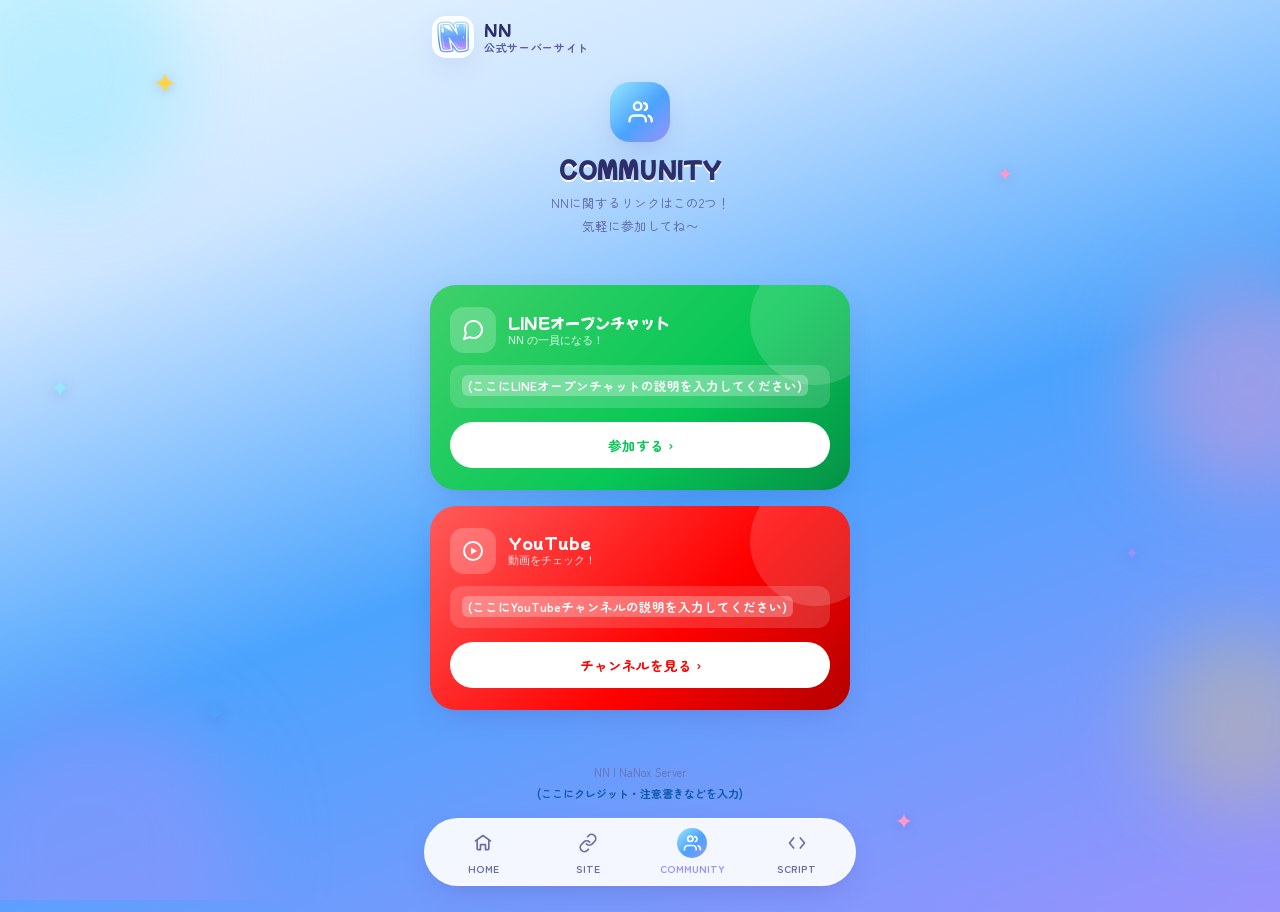
==== commit d71843f7: "Update cm.html" ====
--- a/cm.html
+++ b/cm.html
@@ -3,12 +3,12 @@
 <head>
 <meta charset="UTF-8">
 <meta name="viewport" content="width=device-width, initial-scale=1, viewport-fit=cover">
-<title>NN | NaNox — コミュニティ</title>
-<meta name="description" content="NaNoxのLINEオープンチャット・YouTubeチャンネルはこちらから。">
+<title>NN | COMMUNITY</title>
+<meta name="description" content="COMMUNITYだよ〜(笑)">
 <link rel="icon" type="image/png" href="assets/N.png">
 
-<meta property="og:title" content="NN | NaNox コミュニティ">
-<meta property="og:description" content="LINEオープンチャット・YouTubeでNaNoxとつながろう。">
+<meta property="og:title" content="NN | COMMUNITY">
+<meta property="og:description" content="COMMUNITYだよ〜(笑)">
 <meta property="og:image" content="https://nano034.github.io/nn.github.io/assets/NN.png">
 <meta property="og:url" content="https://nano034.github.io/nn.github.io/cm.html">
 <meta property="og:type" content="website">
@@ -39,23 +39,15 @@
 
   <header class="topbar">
     <div class="topbar__logo"><img src="assets/N.png" alt="NN | NaNox アイコン"></div>
-    <div class="topbar__title">NN | NaNox<small>公式サーバーサイト</small></div>
+    <div class="topbar__title">NN<small>公式サーバーサイト</small></div>
   </header>
 
   <section class="page-head reveal">
     <div class="icon-badge">
       <svg viewBox="0 0 24 24" fill="none" stroke="currentColor" stroke-width="2" stroke-linecap="round" stroke-linejoin="round"><path d="M17 20v-1a4 4 0 0 0-4-4H7a4 4 0 0 0-4 4v1"/><circle cx="10" cy="7" r="3.2"/><path d="M22 20v-1a4 4 0 0 0-2.6-3.75"/><path d="M15.5 4.3A3.2 3.2 0 0 1 18 7.4a3.2 3.2 0 0 1-1.9 2.93"/></svg>
     </div>
-    <h1>コミュニティ</h1>
-    <p>NaNoxのみんなとつながれる場所はこの2つ！気軽にのぞいてみてね ✦</p>
-  </section>
-
-  <!-- ===== 説明欄 ===== -->
-  <section class="section reveal">
-    <span class="tab-label cyan"><span class="dot">📌</span>MEMO</span>
-    <div class="ticket-card">
-      <p class="desc-box"><span class="fill">(ここにこのページの説明を入力してください)</span></p>
-    </div>
+    <h1>COMMUNITY</h1>
+    <p>NNに関するリンクはこの2つ！<br>気軽に参加してね〜</p>
   </section>
 
   <!-- ===== コミュニティカード ===== -->
@@ -68,11 +60,11 @@
           <span class="cm-card__icon">
             <svg viewBox="0 0 24 24" fill="none" stroke="#fff" stroke-width="2" stroke-linecap="round" stroke-linejoin="round"><path d="M21 11.5a8.38 8.38 0 0 1-.9 3.8 8.5 8.5 0 0 1-7.6 4.7 8.38 8.38 0 0 1-3.8-.9L3 21l1.9-5.7a8.38 8.38 0 0 1-.9-3.8 8.5 8.5 0 0 1 4.7-7.6 8.38 8.38 0 0 1 3.8-.9h.5a8.48 8.48 0 0 1 8 8v.5z"/></svg>
           </span>
-          <span class="cm-card__name">LINEオープンチャット<small>気軽にチャットで交流</small></span>
+          <span class="cm-card__name">LINEオープンチャット<small>NN の一員になる！</small></span>
         </div>
         <p class="desc"><span class="fill">(ここにLINEオープンチャットの説明を入力してください)</span></p>
         <!-- ここにLINEオープンチャットのURLを入力してください -->
-        <a class="btn--cm" href="#" target="_blank" rel="noopener">トークルームに入る ›</a>
+        <a class="btn--cm" href="https://line.me/ti/g2/-FANT8BKxzAyMJ9cxyrbVJ8OPFAntLY5cauNEA" target="_blank" rel="noopener">参加する ›</a>
       </div>
 
       <!-- YouTube -->
@@ -81,11 +73,11 @@
           <span class="cm-card__icon">
             <svg viewBox="0 0 24 24" fill="none" stroke="#fff" stroke-width="2"><circle cx="12" cy="12" r="9"/><path d="M10 8.5v7l6-3.5z" fill="#fff" stroke="none"/></svg>
           </span>
-          <span class="cm-card__name">YouTube<small>動画で雰囲気をチェック</small></span>
+          <span class="cm-card__name">YouTube<small>動画をチェック！</small></span>
         </div>
         <p class="desc"><span class="fill">(ここにYouTubeチャンネルの説明を入力してください)</span></p>
         <!-- ここにYouTubeチャンネルのURLを入力してください -->
-        <a class="btn--cm" href="#" target="_blank" rel="noopener">チャンネルを見る ›</a>
+        <a class="btn--cm" href="https://youtube.com/@nn_nanox" target="_blank" rel="noopener">チャンネルを見る ›</a>
       </div>
 
     </div>
--- a/style.css
+++ b/style.css
@@ -247,7 +247,6 @@
 /* placeholder text (things the owner still needs to fill in) */
 .fill{
   color: #0a5aa8;
-  background: rgba(75,163,253,.16);
   padding: 1px 6px;
   border-radius: 6px;
   font-weight: 700;
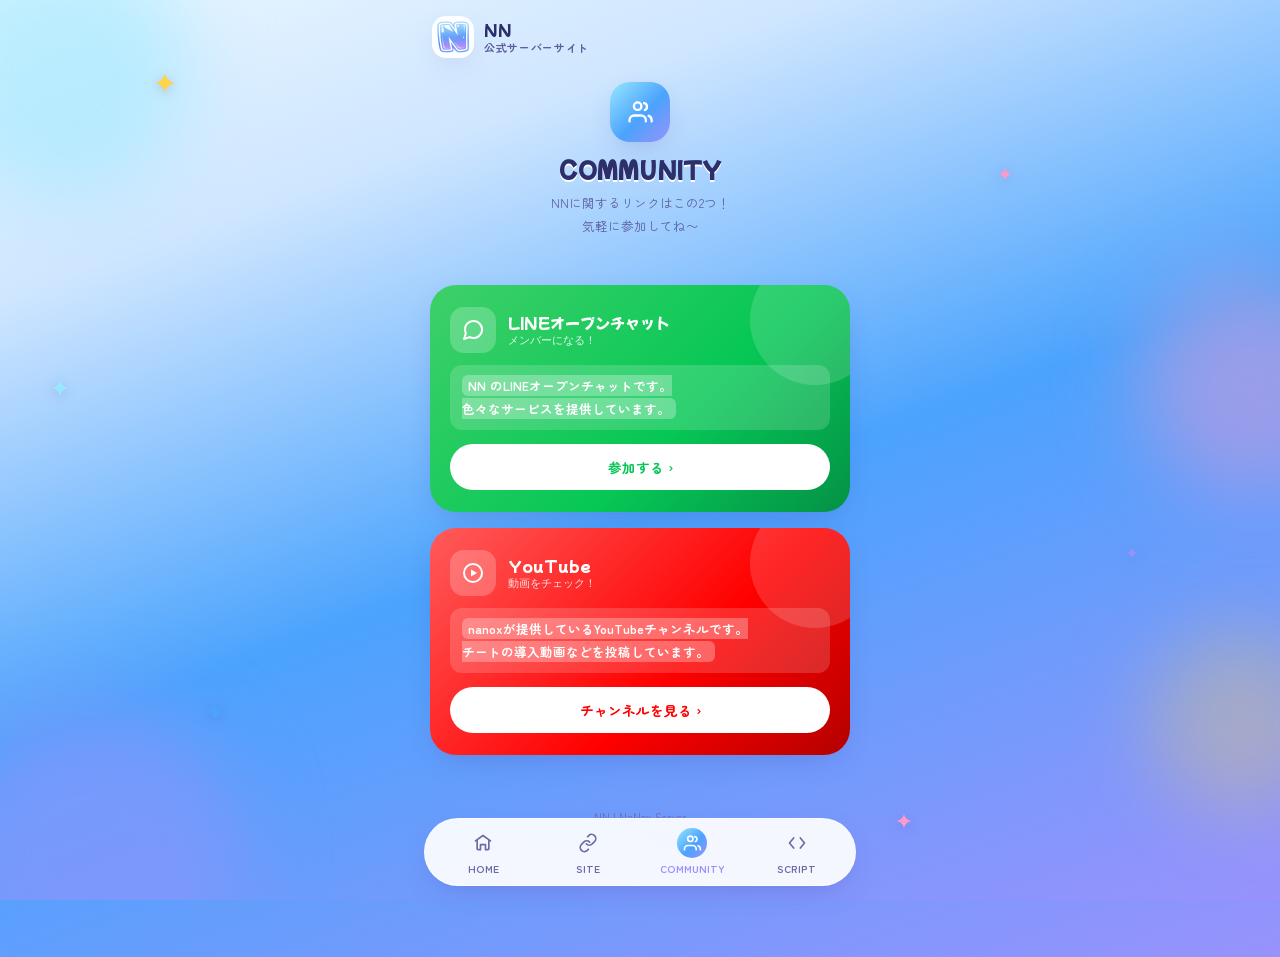
==== commit 64d3ee17: "Revise descriptions in cm.html Updated descriptions for LINE open chat and YouTube channel." ====
--- a/cm.html
+++ b/cm.html
@@ -60,9 +60,9 @@
           <span class="cm-card__icon">
             <svg viewBox="0 0 24 24" fill="none" stroke="#fff" stroke-width="2" stroke-linecap="round" stroke-linejoin="round"><path d="M21 11.5a8.38 8.38 0 0 1-.9 3.8 8.5 8.5 0 0 1-7.6 4.7 8.38 8.38 0 0 1-3.8-.9L3 21l1.9-5.7a8.38 8.38 0 0 1-.9-3.8 8.5 8.5 0 0 1 4.7-7.6 8.38 8.38 0 0 1 3.8-.9h.5a8.48 8.48 0 0 1 8 8v.5z"/></svg>
           </span>
-          <span class="cm-card__name">LINEオープンチャット<small>NN の一員になる！</small></span>
+          <span class="cm-card__name">LINEオープンチャット<small>メンバーになる！</small></span>
         </div>
-        <p class="desc"><span class="fill">(ここにLINEオープンチャットの説明を入力してください)</span></p>
+        <p class="desc"><span class="fill">NN のLINEオープンチャットです。<br>色々なサービスを提供しています。</span></p>
         <!-- ここにLINEオープンチャットのURLを入力してください -->
         <a class="btn--cm" href="https://line.me/ti/g2/-FANT8BKxzAyMJ9cxyrbVJ8OPFAntLY5cauNEA" target="_blank" rel="noopener">参加する ›</a>
       </div>
@@ -75,7 +75,7 @@
           </span>
           <span class="cm-card__name">YouTube<small>動画をチェック！</small></span>
         </div>
-        <p class="desc"><span class="fill">(ここにYouTubeチャンネルの説明を入力してください)</span></p>
+        <p class="desc"><span class="fill">nanoxが提供しているYouTubeチャンネルです。<br>チートの導入動画などを投稿しています。</span></p>
         <!-- ここにYouTubeチャンネルのURLを入力してください -->
         <a class="btn--cm" href="https://youtube.com/@nn_nanox" target="_blank" rel="noopener">チャンネルを見る ›</a>
       </div>
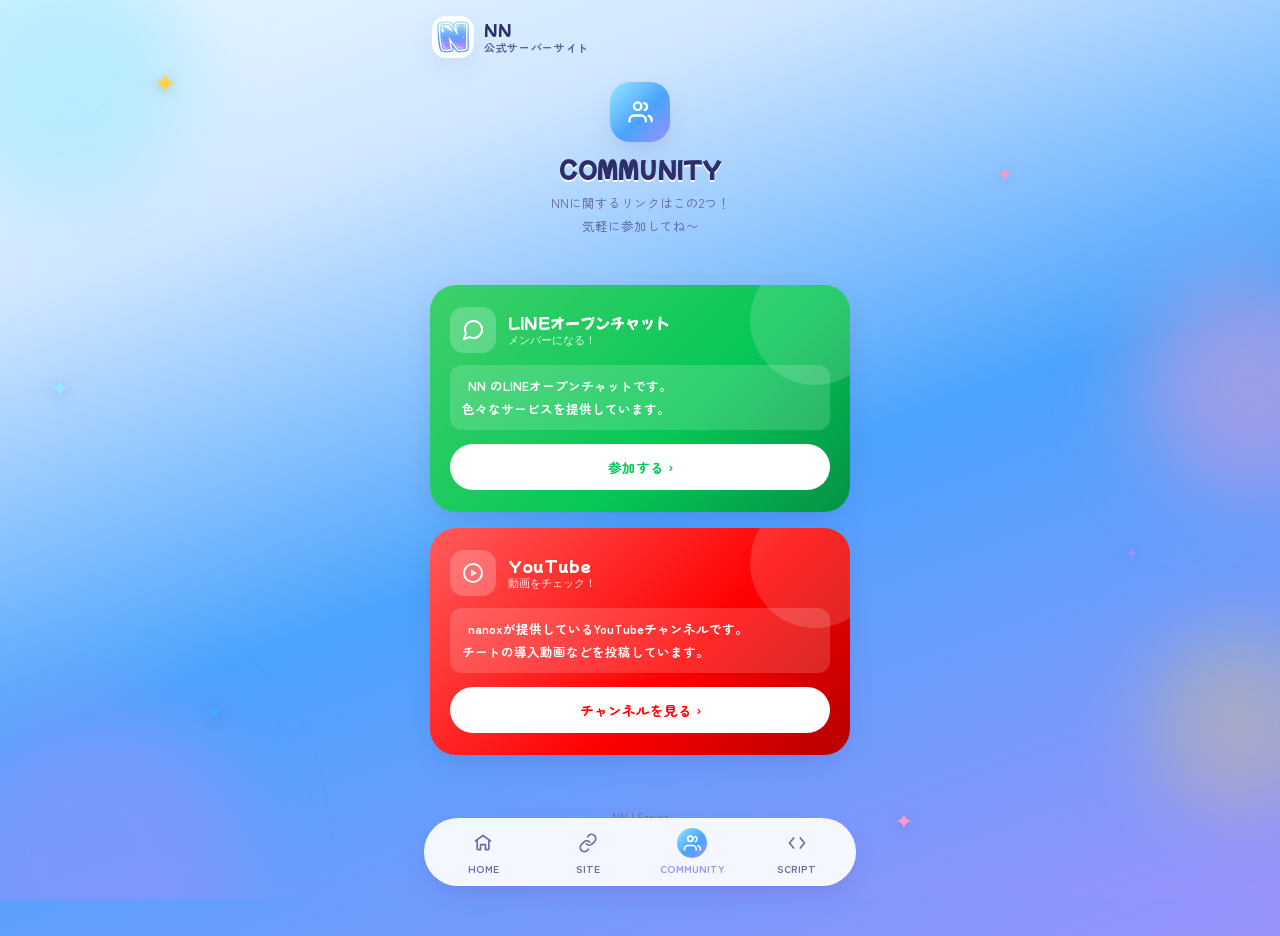
==== commit a15b6c14: "Update cm.html" ====
--- a/cm.html
+++ b/cm.html
@@ -4,11 +4,11 @@
 <meta charset="UTF-8">
 <meta name="viewport" content="width=device-width, initial-scale=1, viewport-fit=cover">
 <title>NN | COMMUNITY</title>
-<meta name="description" content="COMMUNITYだよ〜(笑)">
+<meta name="description" content="COMMUNITY だよ〜(笑)">
 <link rel="icon" type="image/png" href="assets/N.png">
 
 <meta property="og:title" content="NN | COMMUNITY">
-<meta property="og:description" content="COMMUNITYだよ〜(笑)">
+<meta property="og:description" content="COMMUNITY だよ〜(笑)">
 <meta property="og:image" content="https://nano034.github.io/nn.github.io/assets/NN.png">
 <meta property="og:url" content="https://nano034.github.io/nn.github.io/cm.html">
 <meta property="og:type" content="website">
@@ -76,7 +76,6 @@
           <span class="cm-card__name">YouTube<small>動画をチェック！</small></span>
         </div>
         <p class="desc"><span class="fill">nanoxが提供しているYouTubeチャンネルです。<br>チートの導入動画などを投稿しています。</span></p>
-        <!-- ここにYouTubeチャンネルのURLを入力してください -->
         <a class="btn--cm" href="https://youtube.com/@nn_nanox" target="_blank" rel="noopener">チャンネルを見る ›</a>
       </div>
 
@@ -84,8 +83,7 @@
   </section>
 
   <p class="footer-note">
-    NN | NaNox Server<br>
-    <span class="fill">(ここにクレジット・注意書きなどを入力)</span>
+    NN | Server
   </p>
 
   <nav class="bottom-nav" aria-label="ページナビゲーション">
--- a/style.css
+++ b/style.css
@@ -504,7 +504,7 @@
   border-radius: var(--radius-sm);
   margin-bottom: 14px;
 }
-.cm-card p.desc .fill{ color: #fff; background: rgba(255,255,255,.28); }
+.cm-card p.desc .fill{ color: #fff; }
 
 .cm-card .btn--cm{
   position: relative; z-index: 1;
